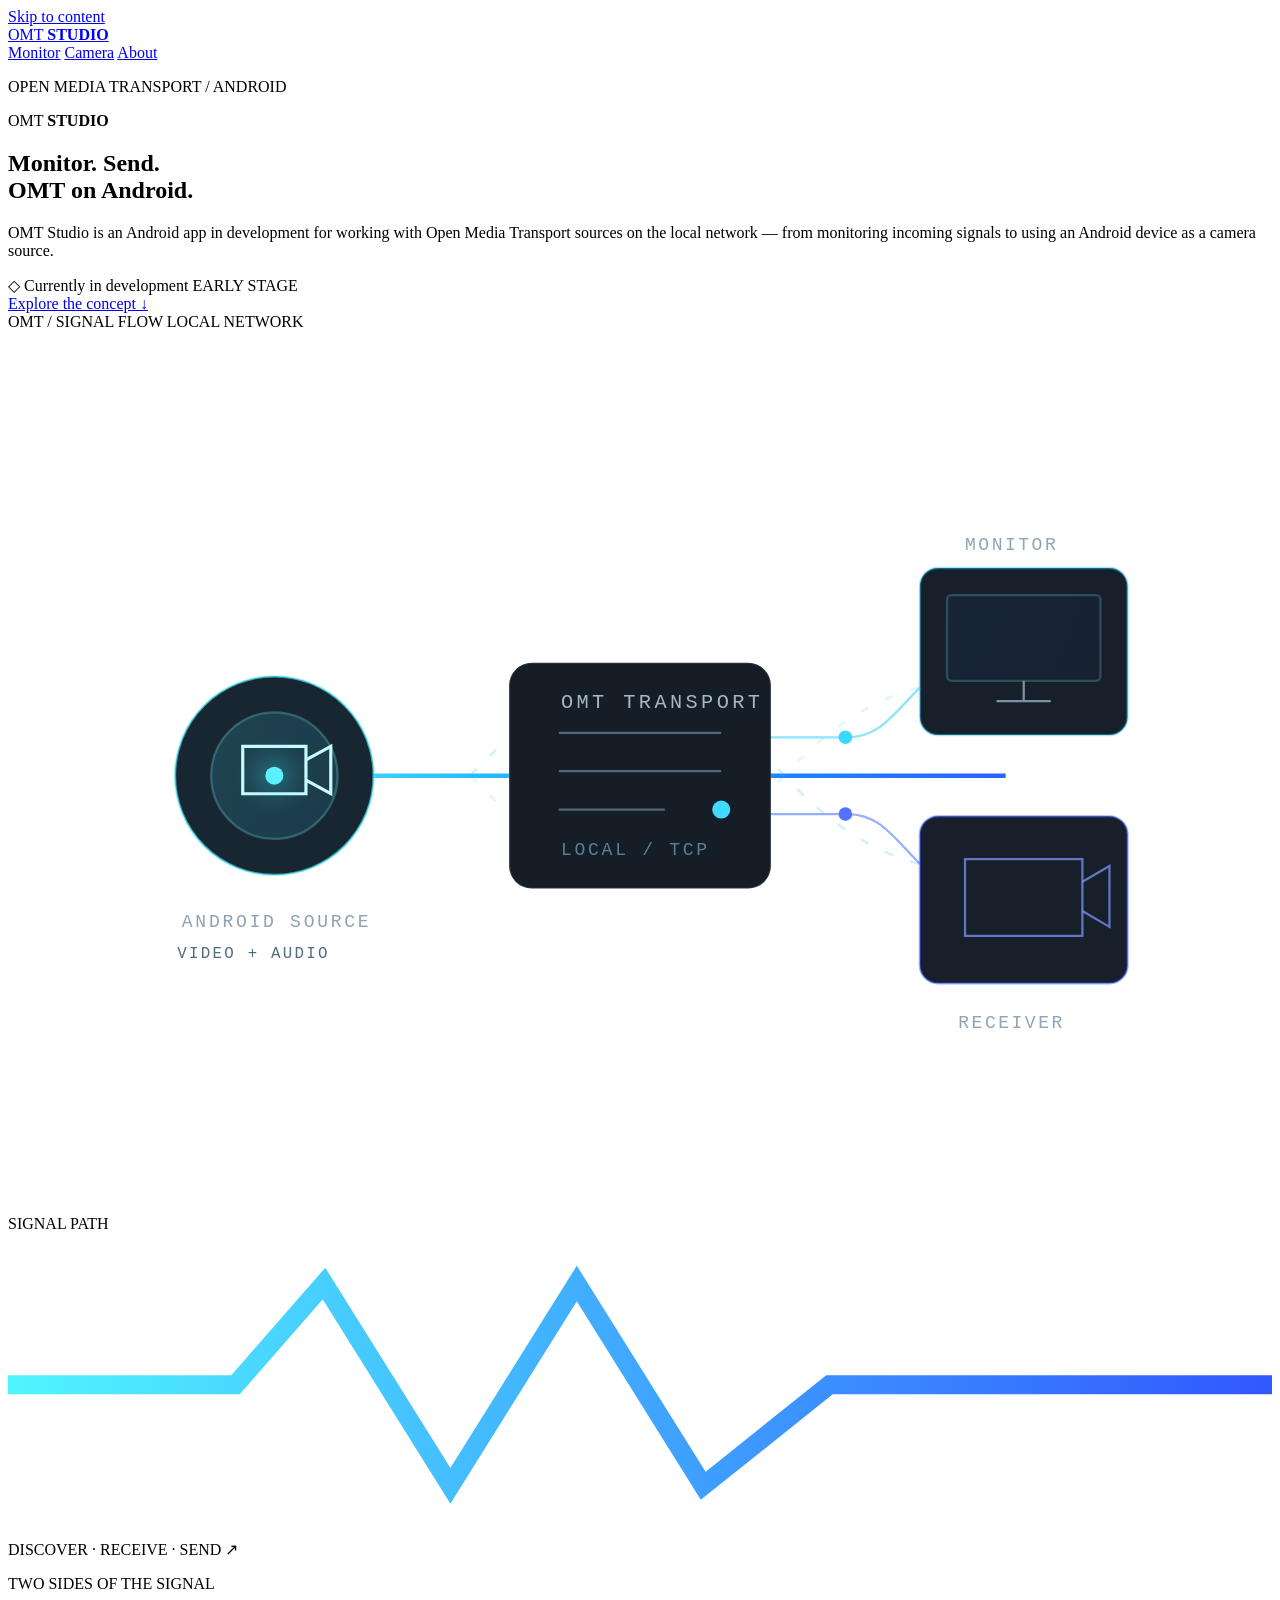
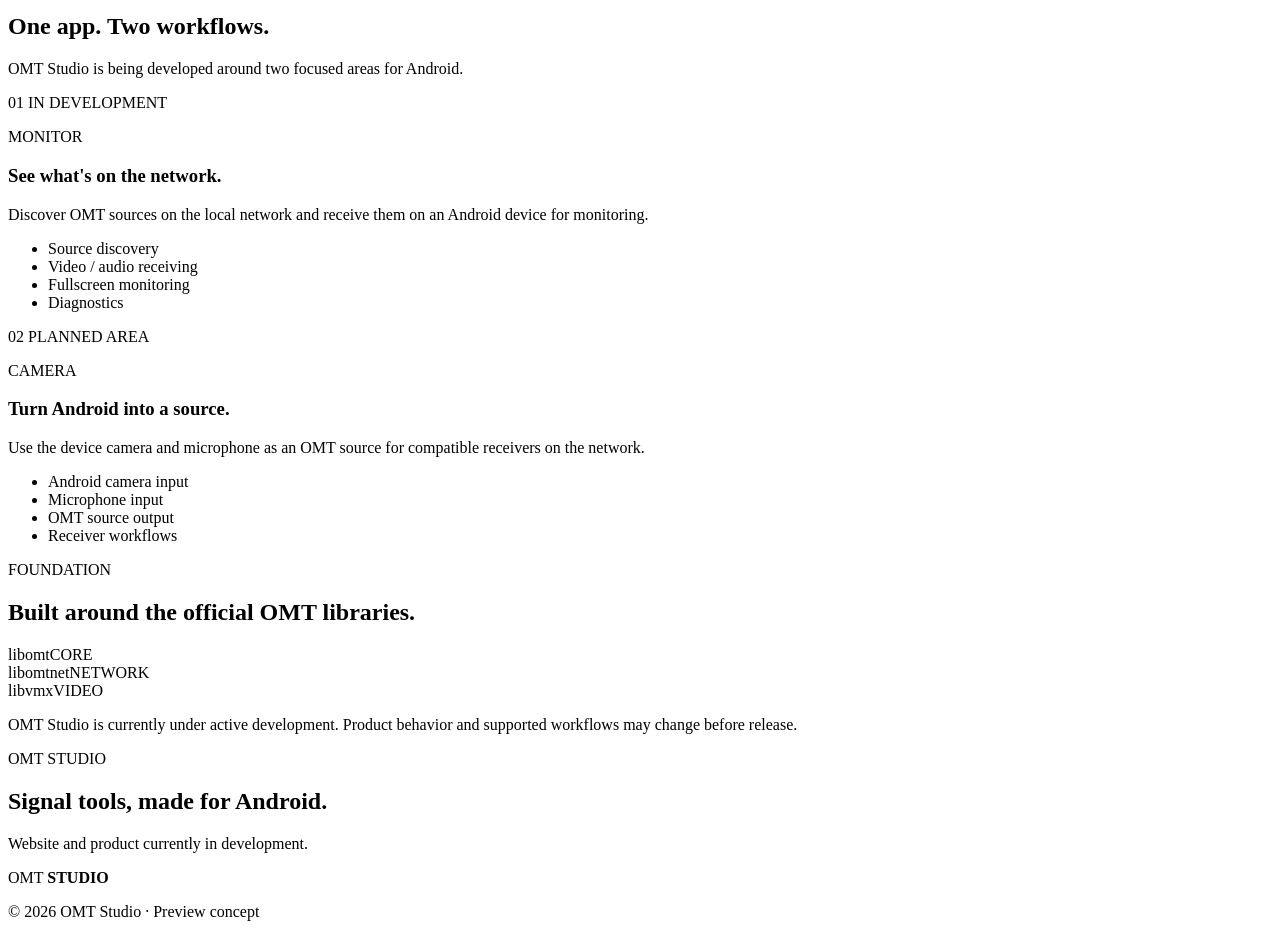
==== index.html @ 68aa2a47 "feat: add initial OMT Studio website" ====
<!doctype html>
<html lang="en">
<head>
  <meta charset="utf-8">
  <meta name="viewport" content="width=device-width, initial-scale=1">
  <meta name="description" content="OMT Studio is an Android app in development for monitoring and sending Open Media Transport video and audio.">
  <meta name="theme-color" content="#10151d">
  <title>OMT Studio — Open Media Transport tools for Android</title>
  <link rel="stylesheet" href="styles.css">
</head>
<body>
<a class="skip-link" href="#main">Skip to content</a>

<header class="site-header">
  <div class="container header-inner">
    <a class="brand" href="index.html" aria-label="OMT Studio home">
      <span class="brand-mark" aria-hidden="true">
        <span></span><span></span><span></span>
      </span>
      <span class="brand-wordmark">OMT <b>STUDIO</b></span>
    </a>
    <nav aria-label="Main navigation">
      <a href="#monitor">Monitor</a>
      <a href="#camera">Camera</a>
      <a href="#about">About</a>
    </nav>
  </div>
</header>

<main id="main">
  <section class="hero">
    <div class="container hero-grid">
      <div class="hero-copy">
        <p class="eyebrow"><span class="status-dot"></span> OPEN MEDIA TRANSPORT / ANDROID</p>
        <div class="hero-wordmark" aria-label="OMT Studio">
          <span class="hero-mark" aria-hidden="true"><i></i><i></i><i></i></span>
          <span>OMT <b>STUDIO</b></span>
        </div>

        <h1>Monitor. Send.<br><span>OMT on Android.</span></h1>

        <p class="hero-description">
          OMT Studio is an Android app in development for working with Open Media Transport
          sources on the local network — from monitoring incoming signals to using an Android
          device as a camera source.
        </p>

        <div class="release-status">
          <span class="release-icon" aria-hidden="true">◇</span>
          <span>Currently in development</span>
          <span class="soon-label">EARLY STAGE</span>
        </div>

        <a class="text-link hero-link" href="#modules">Explore the concept <span aria-hidden="true">↓</span></a>
      </div>

      <div class="technical-art" role="img" aria-label="Technical illustration showing an OMT source routed through a network to monitoring and receiver endpoints">
        <div class="art-heading">
          <span>OMT / SIGNAL FLOW</span>
          <span class="art-live"><i></i> LOCAL NETWORK</span>
        </div>

        <svg class="network-art" viewBox="0 0 560 390" fill="none" aria-hidden="true">
          <defs>
            <linearGradient id="omtGradient" x1="86" y1="204" x2="474" y2="198" gradientUnits="userSpaceOnUse">
              <stop stop-color="#4ff6ff"/>
              <stop offset=".48" stop-color="#149cff"/>
              <stop offset="1" stop-color="#3157ff"/>
            </linearGradient>
            <linearGradient id="softFill" x1="96" y1="123" x2="454" y2="283" gradientUnits="userSpaceOnUse">
              <stop stop-color="#4ff6ff" stop-opacity=".15"/>
              <stop offset=".55" stop-color="#149cff" stop-opacity=".08"/>
              <stop offset="1" stop-color="#3157ff" stop-opacity=".02"/>
            </linearGradient>
            <pattern id="grid" width="28" height="28" patternUnits="userSpaceOnUse">
              <path d="M28 0H0V28" stroke="#ffffff" stroke-opacity=".035"/>
            </pattern>
            <filter id="glow" x="-70%" y="-70%" width="240%" height="240%">
              <feGaussianBlur stdDeviation="5"/>
            </filter>
          </defs>

          <rect width="560" height="390" fill="url(#grid)"/>
          <path d="M118 197H442" stroke="url(#omtGradient)" stroke-width="2"/>
          <path d="M205 197C245 151 302 151 344 197C383 240 418 240 442 240" stroke="#28baff" stroke-opacity=".24" stroke-dasharray="4 8"/>
          <path d="M205 197C245 243 302 243 344 197C383 154 418 154 442 154" stroke="#28baff" stroke-opacity=".14" stroke-dasharray="4 8"/>

          <circle cx="118" cy="197" r="44" fill="#182632" stroke="#50efff" stroke-opacity=".62"/>
          <circle cx="118" cy="197" r="28" fill="url(#softFill)" stroke="#73f7ff" stroke-opacity=".26"/>
          <path d="M104 184h28v21h-28z" stroke="#c8fbff" stroke-width="1.4"/>
          <path d="m132 190 11-6v21l-11-6" stroke="#c8fbff" stroke-width="1.4"/>
          <circle cx="118" cy="197" r="4" fill="#66f5ff"/>
          <circle cx="118" cy="197" r="9" fill="#37dff0" opacity=".25" filter="url(#glow)"/>

          <rect x="222" y="147" width="116" height="100" rx="10" fill="#151d27" stroke="#ffffff" stroke-opacity=".09"/>
          <path d="M244 178h72M244 195h72M244 212h47" stroke="#6f8497" stroke-opacity=".7"/>
          <circle cx="316" cy="212" r="4" fill="#41d9ff"/>
          <text x="245" y="167" fill="#a7b6c3" font-family="monospace" font-size="9" letter-spacing="1.5">OMT TRANSPORT</text>
          <text x="245" y="232" fill="#568298" font-family="monospace" font-size="8" letter-spacing="1.2">LOCAL / TCP</text>

          <rect x="404" y="105" width="92" height="74" rx="8" fill="#161f2a" stroke="#2dc6ff" stroke-opacity=".42"/>
          <rect x="416" y="117" width="68" height="38" rx="2" fill="url(#softFill)" stroke="#6edfff" stroke-opacity=".24"/>
          <path d="M438 164h24" stroke="#7f92a3"/>
          <path d="M450 155v9" stroke="#7f92a3"/>
          <text x="424" y="97" fill="#91a5b6" font-family="monospace" font-size="8" letter-spacing="1.1">MONITOR</text>

          <rect x="404" y="215" width="92" height="74" rx="8" fill="#161f2a" stroke="#3157ff" stroke-opacity=".48"/>
          <path d="M424 234h52v34h-52z" stroke="#8298ff" stroke-opacity=".72"/>
          <path d="m476 244 12-7v27l-12-7" stroke="#8298ff" stroke-opacity=".72"/>
          <text x="421" y="309" fill="#91a5b6" font-family="monospace" font-size="8" letter-spacing="1.1">RECEIVER</text>

          <path d="M338 180h34c14 0 20-10 32-22" stroke="#28caff" stroke-opacity=".52"/>
          <path d="M338 214h34c14 0 20 10 32 22" stroke="#3464ff" stroke-opacity=".52"/>
          <circle cx="371" cy="180" r="3" fill="#3ad8ff"/>
          <circle cx="371" cy="214" r="3" fill="#5272ff"/>

          <text x="77" y="264" fill="#8ea2b2" font-family="monospace" font-size="8" letter-spacing="1.2">ANDROID SOURCE</text>
          <text x="75" y="278" fill="#4e6d7d" font-family="monospace" font-size="7" letter-spacing="1">VIDEO + AUDIO</text>
        </svg>

        <div class="signal-strip">
          <span>SIGNAL PATH</span>
          <div class="signal-bars"><i></i><i></i><i></i><i></i><i></i><i></i><i></i><i></i></div>
          <svg viewBox="0 0 100 24" fill="none" aria-hidden="true">
            <path d="M0 12h18l7-8 10 16 10-16 10 16 10-8h35" stroke="url(#lineGradient)" stroke-width="1.5"/>
            <defs><linearGradient id="lineGradient"><stop stop-color="#4ff6ff"/><stop offset="1" stop-color="#3157ff"/></linearGradient></defs>
          </svg>
        </div>

        <div class="art-caption">
          <span>DISCOVER · RECEIVE · SEND</span>
          <span>↗</span>
        </div>
      </div>
    </div>
  </section>

  <section class="modules-section section" id="modules">
    <div class="container">
      <div class="section-heading">
        <div>
          <p class="eyebrow">TWO SIDES OF THE SIGNAL</p>
          <h2>One app. Two workflows.</h2>
        </div>
        <p>OMT Studio is being developed around two focused areas for Android.</p>
      </div>

      <div class="module-grid">
        <article class="module-card" id="monitor">
          <div class="module-top">
            <span class="module-number">01</span>
            <span class="module-state">IN DEVELOPMENT</span>
          </div>
          <div class="module-icon monitor-icon" aria-hidden="true">
            <span></span>
          </div>
          <p class="eyebrow card-kicker">MONITOR</p>
          <h3>See what's on the network.</h3>
          <p class="card-description">
            Discover OMT sources on the local network and receive them on an Android device for monitoring.
          </p>
          <ul class="feature-list">
            <li>Source discovery</li>
            <li>Video / audio receiving</li>
            <li>Fullscreen monitoring</li>
            <li>Diagnostics</li>
          </ul>
        </article>

        <article class="module-card module-card-dark" id="camera">
          <div class="module-top">
            <span class="module-number">02</span>
            <span class="module-state">PLANNED AREA</span>
          </div>
          <div class="module-icon camera-icon" aria-hidden="true">
            <span></span>
          </div>
          <p class="eyebrow card-kicker">CAMERA</p>
          <h3>Turn Android into a source.</h3>
          <p class="card-description">
            Use the device camera and microphone as an OMT source for compatible receivers on the network.
          </p>
          <ul class="feature-list">
            <li>Android camera input</li>
            <li>Microphone input</li>
            <li>OMT source output</li>
            <li>Receiver workflows</li>
          </ul>
        </article>
      </div>
    </div>
  </section>

  <section class="foundation-section section" id="about">
    <div class="container foundation-grid">
      <div>
        <p class="eyebrow">FOUNDATION</p>
        <h2>Built around the official OMT libraries.</h2>
      </div>
      <div class="library-panel">
        <div class="library-row"><span>libomt</span><span>CORE</span></div>
        <div class="library-row"><span>libomtnet</span><span>NETWORK</span></div>
        <div class="library-row"><span>libvmx</span><span>VIDEO</span></div>
        <p>OMT Studio is currently under active development. Product behavior and supported workflows may change before release.</p>
      </div>
    </div>
  </section>

  <section class="closing-section">
    <div class="container closing-inner">
      <div>
        <p class="eyebrow">OMT STUDIO</p>
        <h2>Signal tools, made for Android.</h2>
        <p>Website and product currently in development.</p>
      </div>
      <div class="closing-signal" aria-hidden="true"><span></span><span></span><span></span></div>
    </div>
  </section>
</main>

<footer class="site-footer">
  <div class="container footer-inner">
    <div class="brand footer-brand">
      <span class="brand-mark" aria-hidden="true"><span></span><span></span><span></span></span>
      <span class="brand-wordmark">OMT <b>STUDIO</b></span>
    </div>
    <p>© 2026 OMT Studio · Preview concept</p>
  </div>
</footer>

<script src="site.js" defer></script>
</body>
</html>
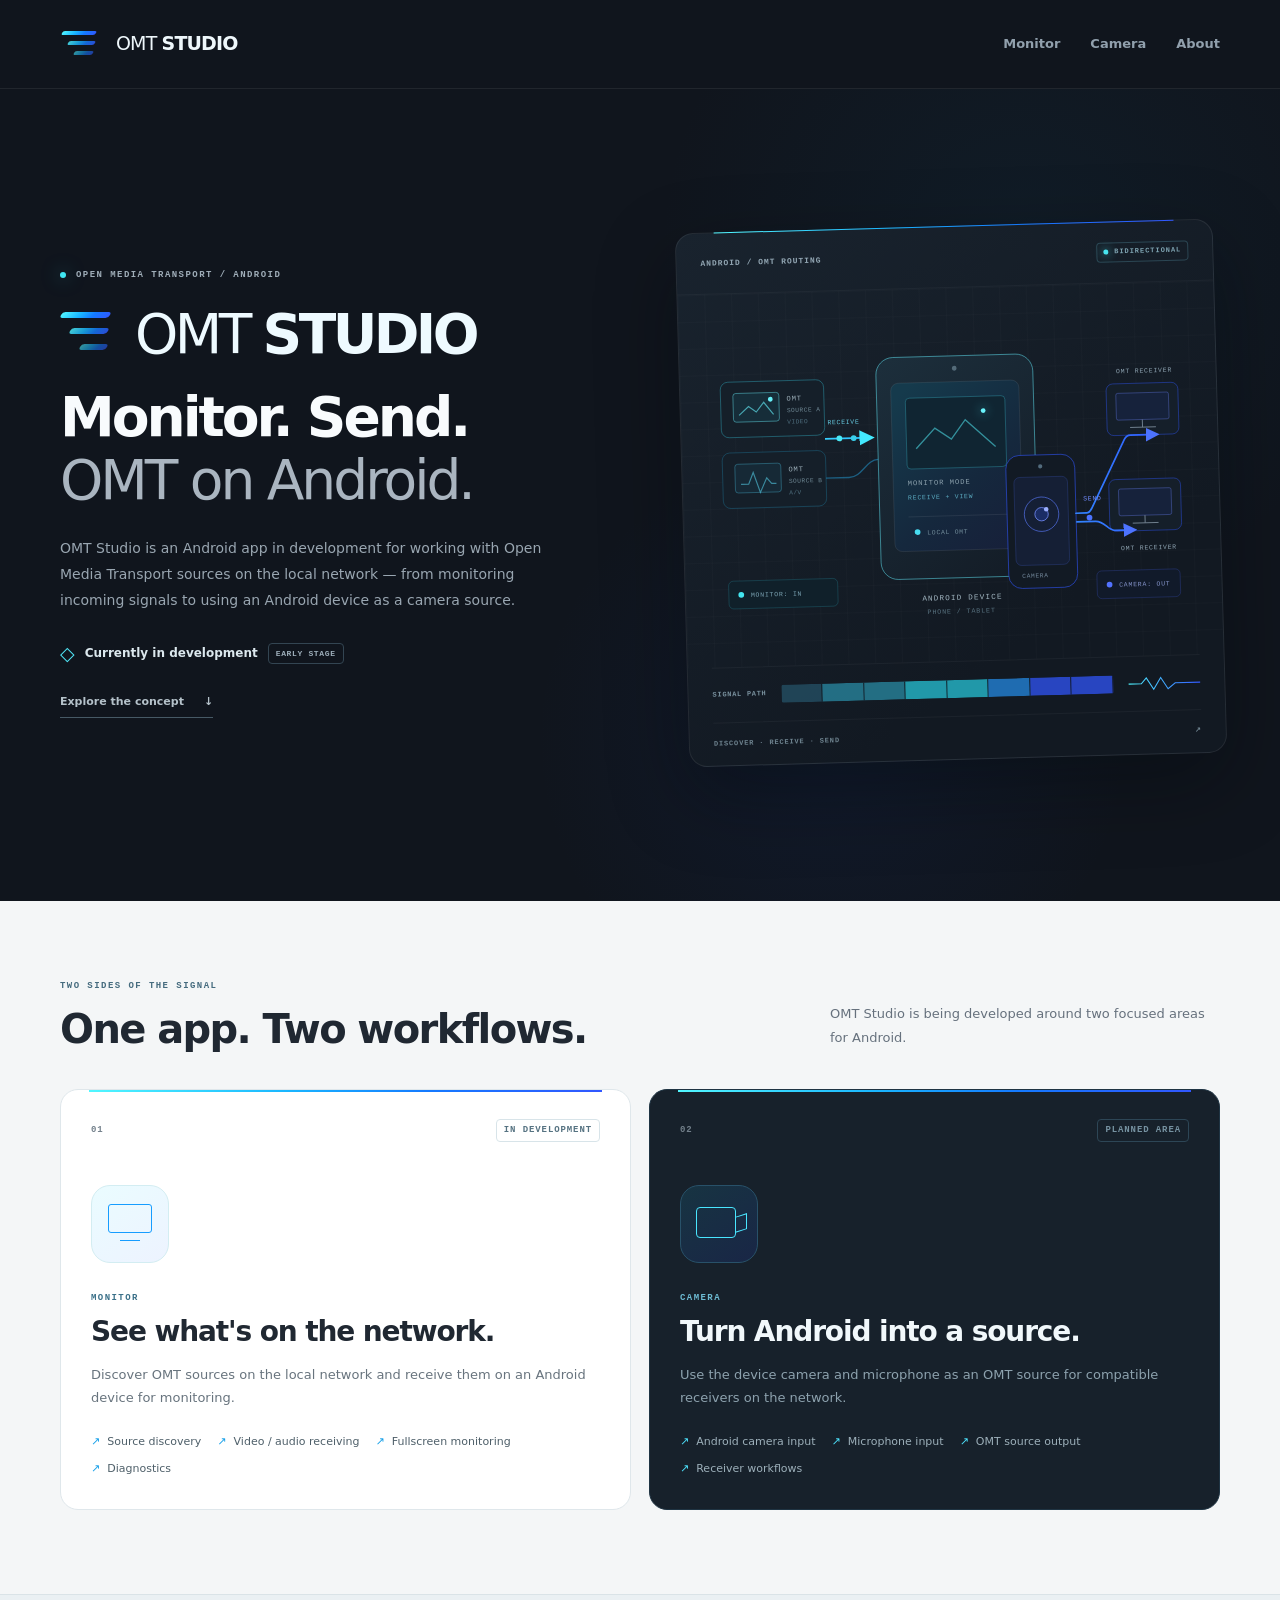
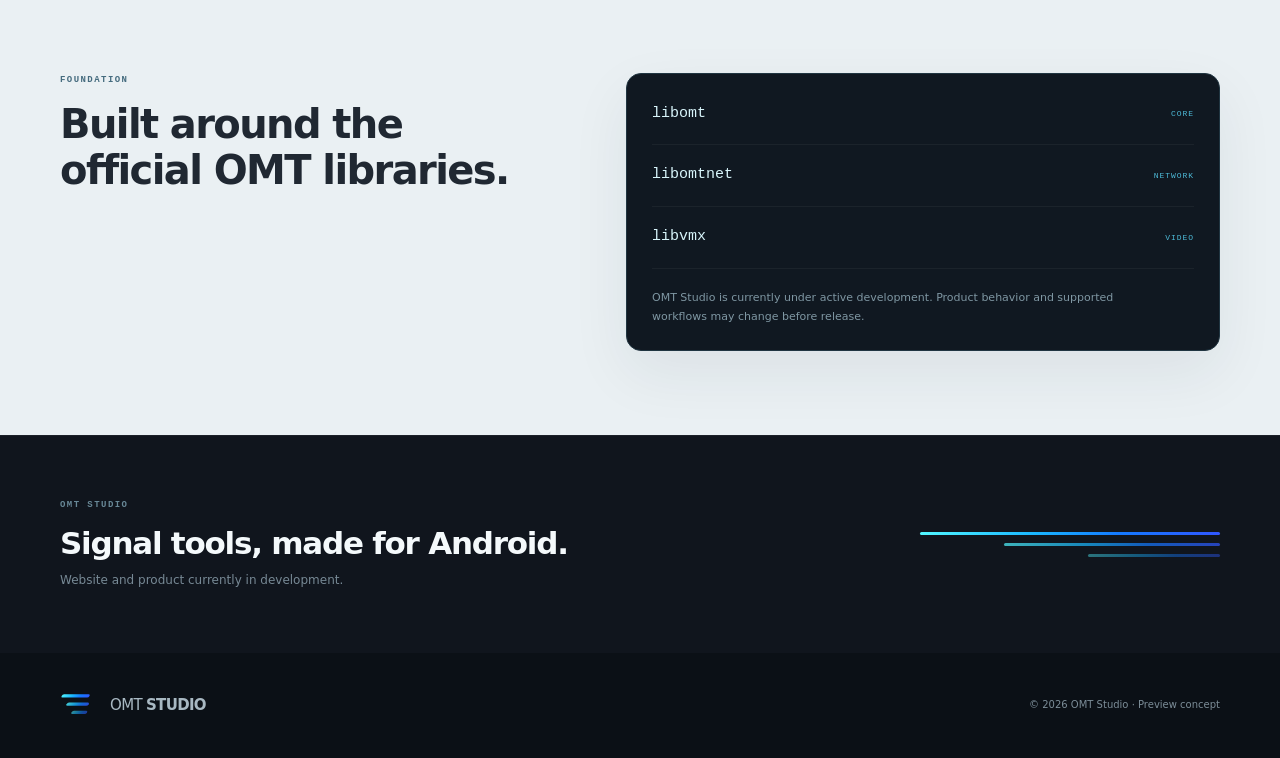
==== commit c93980bf: "refine OMT routing hero graphic" ====
--- a/index.html
+++ b/index.html
@@ -56,66 +56,122 @@
 
       <div class="technical-art" role="img" aria-label="Technical illustration showing an OMT source routed through a network to monitoring and receiver endpoints">
         <div class="art-heading">
-          <span>OMT / SIGNAL FLOW</span>
-          <span class="art-live"><i></i> LOCAL NETWORK</span>
+          <span>ANDROID / OMT ROUTING</span>
+          <span class="art-live"><i></i> BIDIRECTIONAL</span>
         </div>
 
         <svg class="network-art" viewBox="0 0 560 390" fill="none" aria-hidden="true">
           <defs>
-            <linearGradient id="omtGradient" x1="86" y1="204" x2="474" y2="198" gradientUnits="userSpaceOnUse">
+            <linearGradient id="omtGradient" x1="54" y1="154" x2="506" y2="154" gradientUnits="userSpaceOnUse">
               <stop stop-color="#4ff6ff"/>
-              <stop offset=".48" stop-color="#149cff"/>
+              <stop offset=".5" stop-color="#149cff"/>
               <stop offset="1" stop-color="#3157ff"/>
             </linearGradient>
-            <linearGradient id="softFill" x1="96" y1="123" x2="454" y2="283" gradientUnits="userSpaceOnUse">
-              <stop stop-color="#4ff6ff" stop-opacity=".15"/>
-              <stop offset=".55" stop-color="#149cff" stop-opacity=".08"/>
-              <stop offset="1" stop-color="#3157ff" stop-opacity=".02"/>
+            <linearGradient id="sendGradient" x1="219" y1="252" x2="505" y2="252" gradientUnits="userSpaceOnUse">
+              <stop stop-color="#35dfff"/>
+              <stop offset="1" stop-color="#3157ff"/>
+            </linearGradient>
+            <linearGradient id="deviceFill" x1="208" y1="82" x2="378" y2="302" gradientUnits="userSpaceOnUse">
+              <stop stop-color="#1c2e3b"/>
+              <stop offset="1" stop-color="#131b25"/>
+            </linearGradient>
+            <linearGradient id="screenFill" x1="226" y1="112" x2="358" y2="258" gradientUnits="userSpaceOnUse">
+              <stop stop-color="#153a4c"/>
+              <stop offset=".6" stop-color="#15283d"/>
+              <stop offset="1" stop-color="#17203a"/>
             </linearGradient>
             <pattern id="grid" width="28" height="28" patternUnits="userSpaceOnUse">
               <path d="M28 0H0V28" stroke="#ffffff" stroke-opacity=".035"/>
             </pattern>
-            <filter id="glow" x="-70%" y="-70%" width="240%" height="240%">
+            <filter id="glow" x="-100%" y="-100%" width="300%" height="300%">
               <feGaussianBlur stdDeviation="5"/>
             </filter>
+            <marker id="arrowCyan" markerWidth="8" markerHeight="8" refX="6" refY="4" orient="auto" markerUnits="strokeWidth">
+              <path d="M0 0L8 4L0 8Z" fill="#43eaff"/>
+            </marker>
+            <marker id="arrowBlue" markerWidth="8" markerHeight="8" refX="6" refY="4" orient="auto" markerUnits="strokeWidth">
+              <path d="M0 0L8 4L0 8Z" fill="#4d73ff"/>
+            </marker>
           </defs>
 
           <rect width="560" height="390" fill="url(#grid)"/>
-          <path d="M118 197H442" stroke="url(#omtGradient)" stroke-width="2"/>
-          <path d="M205 197C245 151 302 151 344 197C383 240 418 240 442 240" stroke="#28baff" stroke-opacity=".24" stroke-dasharray="4 8"/>
-          <path d="M205 197C245 243 302 243 344 197C383 154 418 154 442 154" stroke="#28baff" stroke-opacity=".14" stroke-dasharray="4 8"/>
-
-          <circle cx="118" cy="197" r="44" fill="#182632" stroke="#50efff" stroke-opacity=".62"/>
-          <circle cx="118" cy="197" r="28" fill="url(#softFill)" stroke="#73f7ff" stroke-opacity=".26"/>
-          <path d="M104 184h28v21h-28z" stroke="#c8fbff" stroke-width="1.4"/>
-          <path d="m132 190 11-6v21l-11-6" stroke="#c8fbff" stroke-width="1.4"/>
-          <circle cx="118" cy="197" r="4" fill="#66f5ff"/>
-          <circle cx="118" cy="197" r="9" fill="#37dff0" opacity=".25" filter="url(#glow)"/>
-
-          <rect x="222" y="147" width="116" height="100" rx="10" fill="#151d27" stroke="#ffffff" stroke-opacity=".09"/>
-          <path d="M244 178h72M244 195h72M244 212h47" stroke="#6f8497" stroke-opacity=".7"/>
-          <circle cx="316" cy="212" r="4" fill="#41d9ff"/>
-          <text x="245" y="167" fill="#a7b6c3" font-family="monospace" font-size="9" letter-spacing="1.5">OMT TRANSPORT</text>
-          <text x="245" y="232" fill="#568298" font-family="monospace" font-size="8" letter-spacing="1.2">LOCAL / TCP</text>
-
-          <rect x="404" y="105" width="92" height="74" rx="8" fill="#161f2a" stroke="#2dc6ff" stroke-opacity=".42"/>
-          <rect x="416" y="117" width="68" height="38" rx="2" fill="url(#softFill)" stroke="#6edfff" stroke-opacity=".24"/>
-          <path d="M438 164h24" stroke="#7f92a3"/>
-          <path d="M450 155v9" stroke="#7f92a3"/>
-          <text x="424" y="97" fill="#91a5b6" font-family="monospace" font-size="8" letter-spacing="1.1">MONITOR</text>
-
-          <rect x="404" y="215" width="92" height="74" rx="8" fill="#161f2a" stroke="#3157ff" stroke-opacity=".48"/>
-          <path d="M424 234h52v34h-52z" stroke="#8298ff" stroke-opacity=".72"/>
-          <path d="m476 244 12-7v27l-12-7" stroke="#8298ff" stroke-opacity=".72"/>
-          <text x="421" y="309" fill="#91a5b6" font-family="monospace" font-size="8" letter-spacing="1.1">RECEIVER</text>
-
-          <path d="M338 180h34c14 0 20-10 32-22" stroke="#28caff" stroke-opacity=".52"/>
-          <path d="M338 214h34c14 0 20 10 32 22" stroke="#3464ff" stroke-opacity=".52"/>
-          <circle cx="371" cy="180" r="3" fill="#3ad8ff"/>
-          <circle cx="371" cy="214" r="3" fill="#5272ff"/>
-
-          <text x="77" y="264" fill="#8ea2b2" font-family="monospace" font-size="8" letter-spacing="1.2">ANDROID SOURCE</text>
-          <text x="75" y="278" fill="#4e6d7d" font-family="monospace" font-size="7" letter-spacing="1">VIDEO + AUDIO</text>
+
+          <g>
+            <rect x="42" y="92" width="108" height="58" rx="8" fill="#151f29" stroke="#3bd8ef" stroke-opacity=".34"/>
+            <rect x="55" y="104" width="48" height="30" rx="3" fill="#162d39" stroke="#67eaf5" stroke-opacity=".45"/>
+            <path d="M61 127l10-9 8 6 8-10 10 13" stroke="#62e7f2" stroke-opacity=".65" stroke-width="1.2"/>
+            <circle cx="94" cy="111" r="2.5" fill="#67eff8"/>
+            <text x="111" y="113" fill="#9db0ba" font-family="monospace" font-size="7.5" letter-spacing=".8">OMT</text>
+            <text x="111" y="125" fill="#6e8793" font-family="monospace" font-size="6.5" letter-spacing=".5">SOURCE A</text>
+            <text x="111" y="137" fill="#4e6d7d" font-family="monospace" font-size="6.5" letter-spacing=".5">VIDEO</text>
+
+            <rect x="42" y="166" width="108" height="58" rx="8" fill="#151f29" stroke="#249bc9" stroke-opacity=".30"/>
+            <rect x="55" y="178" width="48" height="30" rx="3" fill="#162936" stroke="#4fc7e6" stroke-opacity=".35"/>
+            <path d="M61 199h8l5-12 7 21 7-15 5 6h5" stroke="#55cfe9" stroke-opacity=".58" stroke-width="1.2"/>
+            <text x="111" y="187" fill="#9db0ba" font-family="monospace" font-size="7.5" letter-spacing=".8">OMT</text>
+            <text x="111" y="199" fill="#6e8793" font-family="monospace" font-size="6.5" letter-spacing=".5">SOURCE B</text>
+            <text x="111" y="211" fill="#4e6d7d" font-family="monospace" font-size="6.5" letter-spacing=".5">A/V</text>
+          </g>
+
+          <g>
+            <rect x="205" y="71" width="164" height="232" rx="18" fill="url(#deviceFill)" stroke="#63e9fa" stroke-opacity=".52"/>
+            <circle cx="287" cy="84" r="2.5" fill="#546b79"/>
+            <rect x="220" y="98" width="134" height="176" rx="8" fill="url(#screenFill)" stroke="#ffffff" stroke-opacity=".08"/>
+
+            <rect x="235" y="114" width="104" height="74" rx="4" fill="#102532" stroke="#43def1" stroke-opacity=".28"/>
+            <path d="M245 167l20-21 17 12 15-20 31 29" stroke="#51e7f3" stroke-opacity=".55" stroke-width="1.4"/>
+            <circle cx="316" cy="129" r="5" fill="#45e6f3" opacity=".18" filter="url(#glow)"/>
+            <circle cx="316" cy="129" r="2.5" fill="#69f3fb"/>
+            <text x="235" y="205" fill="#8ca1ad" font-family="monospace" font-size="7.5" letter-spacing="1">MONITOR MODE</text>
+            <text x="235" y="220" fill="#5aa9bf" font-family="monospace" font-size="6.8" letter-spacing=".8">RECEIVE + VIEW</text>
+            <path d="M235 238h104" stroke="#ffffff" stroke-opacity=".08"/>
+            <circle cx="244" cy="254" r="3" fill="#47dcf0"/>
+            <text x="254" y="257" fill="#6f8997" font-family="monospace" font-size="6.8" letter-spacing=".7">LOCAL OMT</text>
+
+            <rect x="338" y="177" width="72" height="139" rx="14" fill="#121a24" stroke="#3157ff" stroke-opacity=".6"/>
+            <circle cx="374" cy="189" r="2.2" fill="#526b7d"/>
+            <rect x="346" y="200" width="56" height="92" rx="6" fill="#151f35" stroke="#4b6df0" stroke-opacity=".22"/>
+            <circle cx="374" cy="239" r="18" stroke="#5c7cff" stroke-opacity=".65"/>
+            <circle cx="374" cy="239" r="7" fill="#3157ff" fill-opacity=".24" stroke="#7890ff" stroke-opacity=".8"/>
+            <circle cx="379" cy="234" r="2.4" fill="#9bafff"/>
+            <text x="352" y="305" fill="#73889b" font-family="monospace" font-size="6.5" letter-spacing=".7">CAMERA</text>
+
+            <text x="247" y="326" fill="#a3b7c2" font-family="monospace" font-size="8" letter-spacing="1.2">ANDROID DEVICE</text>
+            <text x="252" y="340" fill="#57717f" font-family="monospace" font-size="7" letter-spacing=".9">PHONE / TABLET</text>
+          </g>
+
+          <path d="M150 154H198" stroke="url(#omtGradient)" stroke-width="2" marker-end="url(#arrowCyan)"/>
+          <path d="M150 195H174c14 0 18-18 31-18" stroke="#28baff" stroke-opacity=".42" stroke-width="1.4"/>
+          <circle cx="165" cy="154" r="3" fill="#49e9f5"/>
+          <circle cx="180" cy="154" r="3" fill="#39cfea"/>
+          <text x="153" y="139" fill="#66c9df" font-family="monospace" font-size="6.8" letter-spacing=".7">RECEIVE</text>
+
+          <g>
+            <rect x="445" y="105" width="75" height="54" rx="7" fill="#151f2a" stroke="#3157ff" stroke-opacity=".44"/>
+            <rect x="455" y="115" width="55" height="28" rx="2" fill="#16223b" stroke="#6d85ff" stroke-opacity=".35"/>
+            <path d="M469 151h27" stroke="#728391"/>
+            <path d="M482 143v8" stroke="#728391"/>
+            <text x="456" y="94" fill="#8da2b0" font-family="monospace" font-size="6.8" letter-spacing=".8">OMT RECEIVER</text>
+
+            <rect x="445" y="205" width="75" height="54" rx="7" fill="#151f2a" stroke="#3157ff" stroke-opacity=".44"/>
+            <rect x="455" y="215" width="55" height="28" rx="2" fill="#16223b" stroke="#6d85ff" stroke-opacity=".35"/>
+            <path d="M469 251h27" stroke="#728391"/>
+            <path d="M482 243v8" stroke="#728391"/>
+            <text x="456" y="279" fill="#8da2b0" font-family="monospace" font-size="6.8" letter-spacing=".8">OMT RECEIVER</text>
+          </g>
+
+          <path d="M410 239H421 Q424 239 426.5 234.5 L462.5 163.5 Q465 159 469 159 H496" stroke="url(#sendGradient)" stroke-width="1.8" stroke-linecap="round" marker-end="url(#arrowBlue)"/>
+          <path d="M410 248H430c10 0 13 10 20 10h20" stroke="url(#sendGradient)" stroke-width="1.8" marker-end="url(#arrowBlue)"/>
+          <circle cx="424" cy="244" r="3" fill="#4c73ff"/>
+          <text x="418" y="226" fill="#718bff" font-family="monospace" font-size="6.8" letter-spacing=".7">SEND</text>
+
+          <rect x="45" y="300" width="114" height="29" rx="5" fill="#10202a" stroke="#34d7eb" stroke-opacity=".18"/>
+          <circle cx="58" cy="314.5" r="3" fill="#43e5f0"/>
+          <text x="68" y="317" fill="#7ca4b4" font-family="monospace" font-size="6.8" letter-spacing=".8">MONITOR: IN</text>
+
+          <rect x="430" y="300" width="87" height="29" rx="5" fill="#111a2a" stroke="#4b69ff" stroke-opacity=".22"/>
+          <circle cx="443" cy="314.5" r="3" fill="#5272ff"/>
+          <text x="453" y="317" fill="#8392c8" font-family="monospace" font-size="6.8" letter-spacing=".8">CAMERA: OUT</text>
         </svg>
 
         <div class="signal-strip">
--- a/styles.css
+++ b/styles.css
@@ -0,0 +1,340 @@
+/* OMT Studio website concept — dependency free */
+:root {
+  color-scheme: light;
+  --ink: #202832;
+  --muted: #66717d;
+  --paper: #f4f6f7;
+  --line: #dce3e7;
+  --dark: #10151d;
+  --dark-2: #151c26;
+  --cyan: #4ff6ff;
+  --blue: #169dff;
+  --deep-blue: #3157ff;
+  --gradient: linear-gradient(115deg,#52f7ff 0%,#1ab7ff 38%,#147aff 66%,#3157ff 100%);
+}
+
+* { box-sizing: border-box; }
+html { min-height: 100%; background: var(--dark); scroll-behavior: smooth; }
+body {
+  margin: 0;
+  min-height: 100vh;
+  background: var(--paper);
+  color: var(--ink);
+  font-family: Inter, ui-sans-serif, system-ui, -apple-system, BlinkMacSystemFont, "Segoe UI", sans-serif;
+  font-size: 16px;
+  line-height: 1.65;
+  -webkit-font-smoothing: antialiased;
+}
+a { color: inherit; text-underline-offset: 4px; }
+h1,h2,h3,p { margin: 0; }
+h1,h2,h3 { line-height: 1.14; letter-spacing: -.04em; }
+.container { width: min(1160px, calc(100% - 64px)); margin-inline: auto; }
+
+.skip-link {
+  position:absolute; left:20px; top:-100px; z-index:20;
+  background:#fff; color:#111; padding:12px 20px;
+}
+.skip-link:focus { top:12px; }
+
+.site-header {
+  background: var(--dark);
+  color: #f7fbff;
+  border-bottom: 1px solid #ffffff12;
+}
+.header-inner {
+  min-height: 88px;
+  display:flex; align-items:center; justify-content:space-between; gap:24px;
+}
+.brand { display:inline-flex; align-items:center; gap:13px; text-decoration:none; }
+.brand-mark { width:43px; height:34px; position:relative; display:block; }
+.brand-mark > span {
+  position:absolute; display:block; height:4px; border-radius:999px;
+  background:var(--gradient); transform:skewX(-28deg);
+}
+.brand-mark > span:nth-child(1) { width:34px; top:4px; left:2px; }
+.brand-mark > span:nth-child(2) { width:27px; top:14px; left:8px; opacity:.82; }
+.brand-mark > span:nth-child(3) { width:19px; top:24px; left:14px; opacity:.58; }
+.brand-wordmark {
+  font-size:19px; letter-spacing:-.045em; font-weight:430;
+  color:#eef7fb;
+}
+.brand-wordmark b { font-weight:760; }
+
+nav { display:flex; gap:30px; }
+nav a {
+  text-decoration:none; color:#91a0ad; font-size:13px; font-weight:580;
+  transition:color .18s ease;
+}
+nav a:hover { color:#fff; }
+
+.hero {
+  background:
+    radial-gradient(circle at 80% 20%, #123c552e 0, transparent 30%),
+    radial-gradient(circle at 65% 80%, #193a8b22 0, transparent 28%),
+    var(--dark);
+  color:#f8fbfd;
+  padding:82px 0 86px;
+  overflow:hidden;
+}
+.hero-grid {
+  display:grid; grid-template-columns:minmax(0,1.03fr) minmax(0,1fr);
+  gap:68px; align-items:center;
+}
+.eyebrow {
+  font-family: ui-monospace, SFMono-Regular, Consolas, monospace;
+  font-size:9px; line-height:1.6; font-weight:650; letter-spacing:.16em;
+}
+.hero .eyebrow {
+  color:#9fadb8; display:flex; align-items:center; gap:10px; margin-bottom:25px;
+}
+.status-dot {
+  width:6px; height:6px; border-radius:50%; background:#40e7f3; display:inline-block;
+  box-shadow:0 0 18px #33dceb8f;
+}
+.hero-wordmark {
+  display:flex; align-items:center; gap:16px; color:#eefaff;
+  font-size:clamp(34px,4.3vw,58px); line-height:1; letter-spacing:-.065em;
+  margin-bottom:24px; font-weight:350;
+}
+.hero-wordmark b { font-weight:760; }
+.hero-mark { width:59px; height:54px; position:relative; display:block; flex:0 0 59px; }
+.hero-mark i {
+  position:absolute; height:6px; border-radius:999px; background:var(--gradient);
+  transform:skewX(-28deg);
+}
+.hero-mark i:nth-child(1) { width:49px; top:5px; left:1px; }
+.hero-mark i:nth-child(2) { width:38px; top:21px; left:10px; opacity:.82; }
+.hero-mark i:nth-child(3) { width:27px; top:37px; left:20px; opacity:.58; }
+
+.hero h1 {
+  font-size:clamp(38px,4.3vw,58px); font-weight:620; letter-spacing:-.055em;
+}
+.hero h1 span { color:#aab5c0; font-weight:380; }
+.hero-description {
+  margin-top:25px; max-width:500px; color:#99a6b1;
+  font-size:14px; line-height:1.85;
+}
+.release-status {
+  display:flex; flex-wrap:wrap; align-items:center; gap:10px;
+  margin-top:29px; color:#dce8ee; font-size:12px; font-weight:620;
+}
+.release-icon { color:#51eafb; font-size:19px; line-height:1; }
+.soon-label {
+  font:600 8px/1.4 ui-monospace,Consolas,monospace;
+  letter-spacing:.08em; color:#9daeba;
+  border:1px solid #334552; border-radius:4px; padding:4px 7px;
+}
+.text-link {
+  display:inline-flex; gap:20px; align-items:center; text-decoration:none;
+  border-bottom:1px solid #465965; padding-bottom:6px;
+  font-size:11px; font-weight:650;
+}
+.hero-link { margin-top:29px; color:#b5c2ca; }
+.hero-link:hover { border-bottom-color:#37c9ee; }
+
+.technical-art {
+  position:relative;
+  background:linear-gradient(145deg,#19232e,#121922 72%);
+  border:1px solid #ffffff13;
+  border-radius:18px;
+  box-shadow:0 28px 78px #02080e5c;
+  transform:rotate(-1.6deg);
+}
+.technical-art::before {
+  content:""; position:absolute; inset:-1px 38px auto; height:1px; background:var(--gradient);
+}
+.art-heading,.art-caption {
+  display:flex; align-items:center; justify-content:space-between;
+  font:600 8px/1.4 ui-monospace,Consolas,monospace;
+  letter-spacing:.12em; color:#93a7b4; padding:20px 24px;
+}
+.art-heading { border-bottom:1px solid #ffffff0a; }
+.art-live {
+  border:1px solid #2b4653; border-radius:4px; padding:4px 6px;
+  font-size:7px; color:#7fa4b2; display:flex; align-items:center; gap:6px;
+}
+.art-live i { width:5px; height:5px; border-radius:50%; background:#48e5ef; box-shadow:0 0 10px #48e5ef; }
+.network-art { width:100%; height:auto; display:block; }
+
+.signal-strip {
+  margin:0 24px; padding:15px 0; border-block:1px solid #ffffff0b;
+  display:flex; align-items:center; gap:15px;
+}
+.signal-strip > span {
+  font:600 7px/1.3 ui-monospace,Consolas,monospace;
+  letter-spacing:.1em; color:#79919e; white-space:nowrap;
+}
+.signal-bars {
+  display:flex; flex:1; height:18px; border-radius:2px; overflow:hidden; opacity:.72;
+}
+.signal-bars i { flex:1; background:#25546a; border-right:1px solid #10151d; }
+.signal-bars i:nth-child(2), .signal-bars i:nth-child(3) { background:#2a8fa9; }
+.signal-bars i:nth-child(4), .signal-bars i:nth-child(5) { background:#27cadd; }
+.signal-bars i:nth-child(6) { background:#258de9; }
+.signal-bars i:nth-child(7), .signal-bars i:nth-child(8) { background:#3157ff; }
+.signal-strip > svg { width:72px; height:24px; }
+.art-caption { padding-block:16px; font-size:7px; color:#6f8490; }
+
+.section { padding:78px 0 84px; }
+.section-heading {
+  display:flex; justify-content:space-between; align-items:flex-end; gap:34px; margin-bottom:36px;
+}
+.section-heading .eyebrow { color:#456b7e; margin-bottom:14px; }
+h2 { font-size:clamp(29px,3.2vw,40px); font-weight:570; }
+.section-heading > p {
+  max-width:390px; color:var(--muted); font-size:13px; line-height:1.8; padding-bottom:4px;
+}
+
+.module-grid { display:grid; grid-template-columns:repeat(2,minmax(0,1fr)); gap:18px; }
+.module-card {
+  min-height:410px; position:relative; overflow:hidden;
+  background:#fff; border:1px solid #dfe7eb; border-radius:18px;
+  padding:29px 30px 31px;
+}
+.module-card::before {
+  content:""; position:absolute; left:28px; right:28px; top:0; height:2px; background:var(--gradient);
+}
+.module-card-dark {
+  background:#17212b; color:#f1f8fb; border-color:#1f3443;
+}
+.module-top { display:flex; align-items:center; justify-content:space-between; }
+.module-number,.module-state {
+  font:600 9px/1.4 ui-monospace,Consolas,monospace; letter-spacing:.1em;
+}
+.module-number { color:#73808b; }
+.module-state {
+  color:#557281; border:1px solid #d8e4e9; padding:4px 7px; border-radius:4px;
+}
+.module-card-dark .module-state { border-color:#2d4656; color:#7692a1; }
+.module-icon {
+  width:78px; height:78px; margin:43px 0 28px; border-radius:19px; position:relative;
+  background:linear-gradient(145deg,#eafcff,#edf3ff);
+  border:1px solid #d3edf2;
+}
+.module-card-dark .module-icon {
+  background:linear-gradient(145deg,#173442,#192646);
+  border-color:#285169;
+}
+.monitor-icon span {
+  position:absolute; width:44px; height:29px; left:16px; top:18px;
+  border:1.5px solid #169dff; border-radius:3px;
+}
+.monitor-icon span::after {
+  content:""; position:absolute; width:20px; left:11px; bottom:-9px;
+  border-bottom:1.5px solid #169dff;
+}
+.camera-icon span {
+  position:absolute; width:40px; height:31px; left:15px; top:21px;
+  border:1.5px solid #49e6ff; border-radius:4px;
+}
+.camera-icon span::after {
+  content:""; position:absolute; right:-12px; top:7px;
+  width:10px; height:14px; border:1.5px solid #49e6ff; transform:skewY(-18deg);
+}
+.card-kicker { color:#3a7088; margin-bottom:11px; }
+.module-card-dark .card-kicker { color:#6dbbd3; }
+.module-card h3 { font-size:28px; font-weight:620; }
+.card-description {
+  max-width:500px; color:#68747e; margin-top:16px; font-size:13px; line-height:1.75;
+}
+.module-card-dark .card-description { color:#8da2ae; }
+.feature-list {
+  list-style:none; display:flex; flex-wrap:wrap; gap:8px 16px;
+  padding:0; margin:24px 0 0; color:#4e5f69; font-size:11px;
+}
+.feature-list li::before { content:"↗"; color:#159fe8; margin-right:7px; }
+.module-card-dark .feature-list { color:#9db0ba; }
+.module-card-dark .feature-list li::before { color:#4ee5ff; }
+
+.foundation-section { background:#eaf0f3; border-top:1px solid #dae3e7; }
+.foundation-grid { display:grid; grid-template-columns:minmax(0,.9fr) minmax(0,1.1fr); gap:80px; align-items:start; }
+.foundation-grid .eyebrow { color:#456b7e; margin-bottom:15px; }
+.library-panel {
+  background:#101821; border:1px solid #203541; border-radius:15px;
+  padding:10px 25px 24px; color:#eaf5f9;
+  box-shadow:0 22px 60px #1c303a12;
+}
+.library-row {
+  display:flex; align-items:center; justify-content:space-between;
+  padding:18px 0; border-bottom:1px solid #ffffff0c;
+  font-family:ui-monospace,Consolas,monospace;
+}
+.library-row span:first-child { font-size:15px; color:#d8f5fb; }
+.library-row span:last-child { font-size:8px; letter-spacing:.12em; color:#4dbad8; }
+.library-panel p {
+  color:#7f97a3; font-size:11px; line-height:1.75; margin-top:19px; max-width:500px;
+}
+
+.closing-section {
+  background:var(--dark); color:#f4f9fb; padding:62px 0;
+  border-top:1px solid #ffffff0d;
+}
+.closing-inner { display:flex; align-items:center; justify-content:space-between; gap:40px; }
+.closing-inner .eyebrow { color:#688897; margin-bottom:13px; }
+.closing-inner h2 { font-size:31px; }
+.closing-inner p:not(.eyebrow) { margin-top:10px; color:#778995; font-size:12px; }
+.closing-signal { width:min(300px,32vw); display:flex; flex-direction:column; gap:8px; }
+.closing-signal span { display:block; height:3px; border-radius:999px; background:var(--gradient); }
+.closing-signal span:nth-child(2) { width:72%; margin-left:auto; opacity:.7; }
+.closing-signal span:nth-child(3) { width:44%; margin-left:auto; opacity:.42; }
+
+.site-footer { background:#0b1016; color:#7c8d98; }
+.footer-inner {
+  min-height:105px; display:flex; justify-content:space-between; align-items:center; gap:30px;
+}
+.footer-brand .brand-wordmark { font-size:15px; color:#a8b8c2; }
+.footer-brand .brand-mark { transform:scale(.82); transform-origin:left center; margin-right:-6px; }
+.footer-inner > p { font-size:10px; }
+
+.back-to-top {
+  position:fixed; right:18px; bottom:18px; z-index:10; width:44px; height:44px;
+  display:grid; place-items:center; border:1px solid #315468; border-radius:50%;
+  background:#111923; color:#dff8ff; cursor:pointer;
+  opacity:0; visibility:hidden; transform:translateY(8px); pointer-events:none;
+  transition:.18s ease;
+}
+.back-to-top.is-visible { opacity:1; visibility:visible; transform:none; pointer-events:auto; }
+
+@media (min-width:761px) {
+  .hero { min-height:calc(100vh - 88px); display:flex; align-items:center; }
+}
+@media (max-width:950px) {
+  .hero-grid { gap:34px; }
+  .hero { padding:65px 0; }
+  .foundation-grid { gap:40px; }
+}
+@media (max-width:760px) {
+  .container { width:calc(100% - 40px); }
+  .header-inner { min-height:70px; }
+  nav { gap:16px; }
+  nav a { font-size:12px; }
+  .brand-wordmark { font-size:16px; }
+  .brand-mark { transform:scale(.86); transform-origin:left center; margin-right:-4px; }
+  .hero { padding:52px 0 58px; }
+  .hero-grid { grid-template-columns:1fr; gap:50px; }
+  .hero-copy { max-width:600px; }
+  .hero-wordmark { font-size:44px; }
+  .technical-art { max-width:520px; width:95%; margin:0 auto; transform:none; }
+  .section { padding:55px 0 60px; }
+  .section-heading { align-items:flex-start; }
+  .module-grid { grid-template-columns:1fr; }
+  .foundation-grid { grid-template-columns:1fr; gap:34px; }
+  .closing-inner { align-items:flex-start; }
+}
+@media (max-width:520px) {
+  .header-inner { gap:14px; }
+  .header-inner .brand-wordmark { display:none; }
+  nav { width:100%; justify-content:flex-end; gap:14px; }
+  .hero-wordmark { font-size:36px; gap:10px; }
+  .hero-mark { transform:scale(.8); transform-origin:left center; margin-right:-7px; }
+  .hero h1 { font-size:40px; }
+  .section-heading { flex-direction:column; gap:18px; }
+  .module-card { min-height:0; padding:25px 23px 27px; }
+  .closing-inner { flex-direction:column; }
+  .closing-signal { width:70%; }
+  .footer-inner { align-items:flex-start; flex-direction:column; justify-content:center; padding:26px 0; }
+}
+@media (prefers-reduced-motion:reduce) {
+  html { scroll-behavior:auto; }
+  *,*::before,*::after { transition:none!important; }
+}
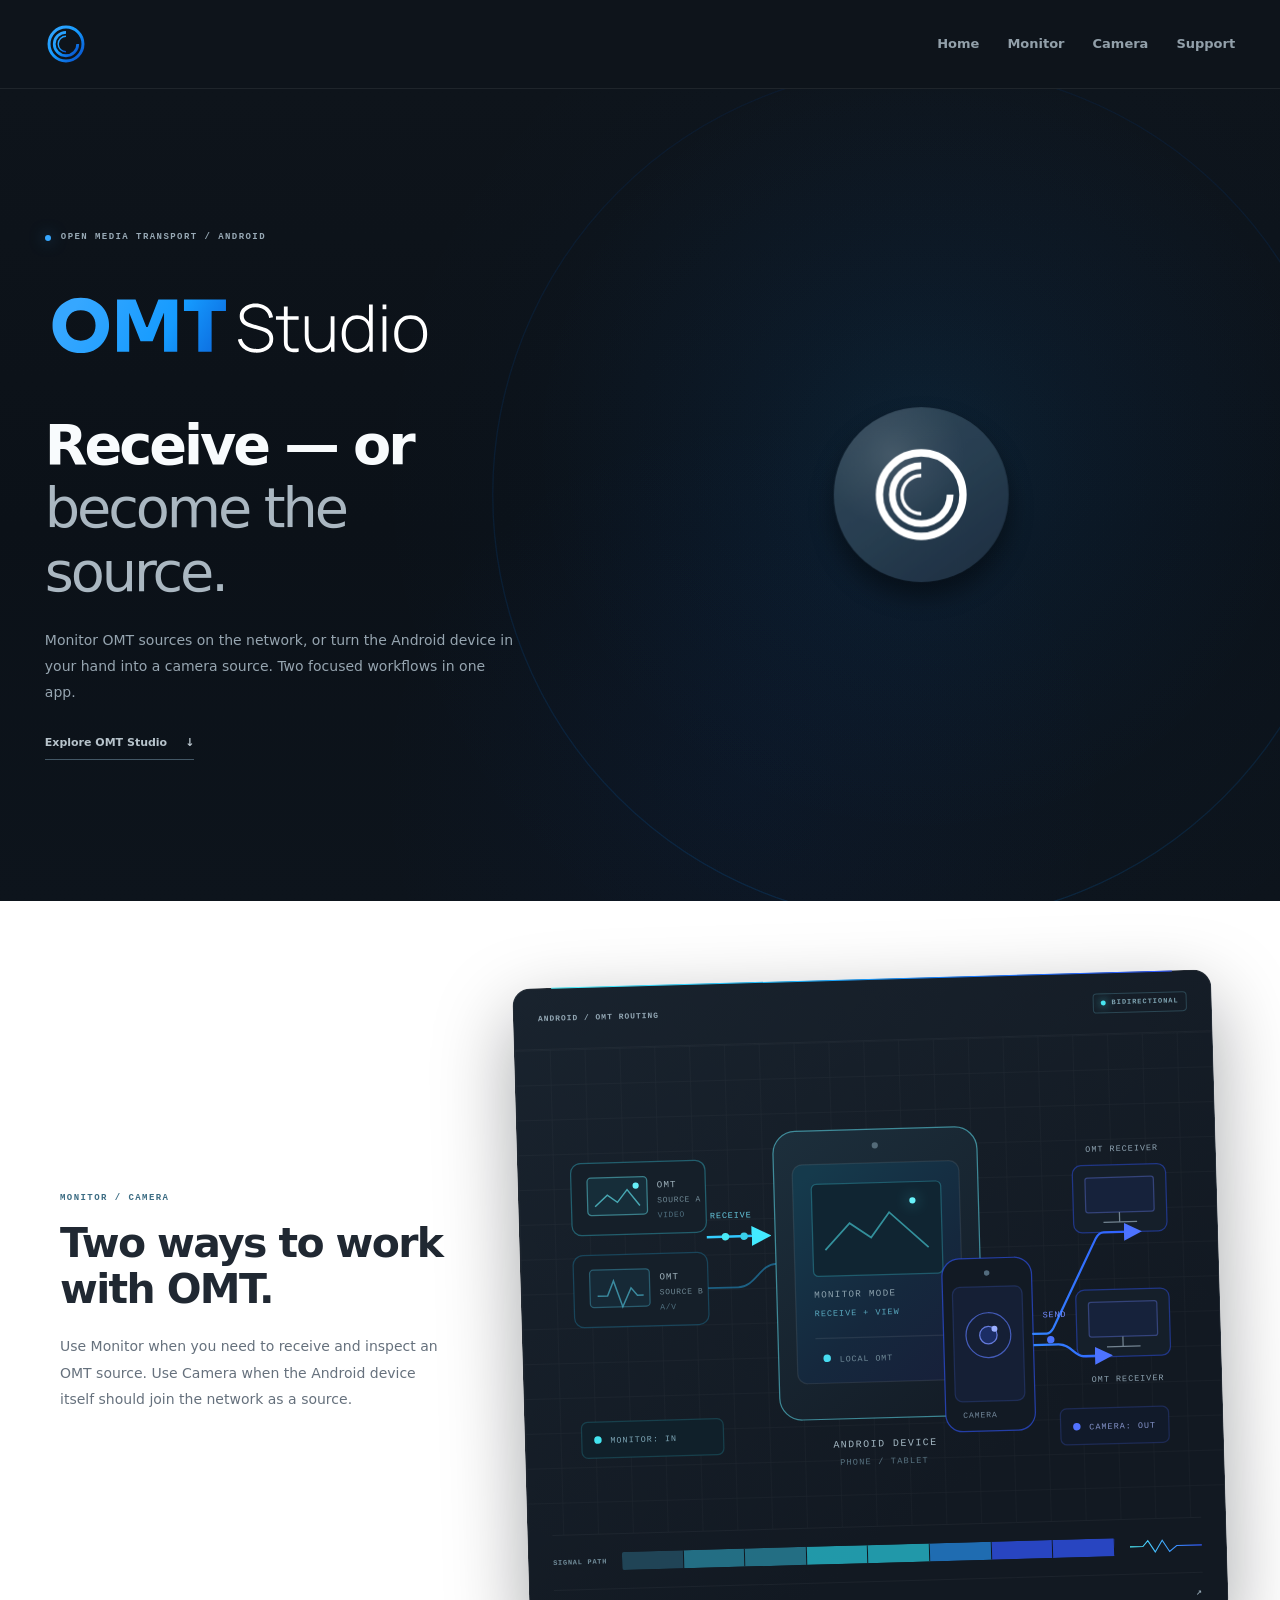
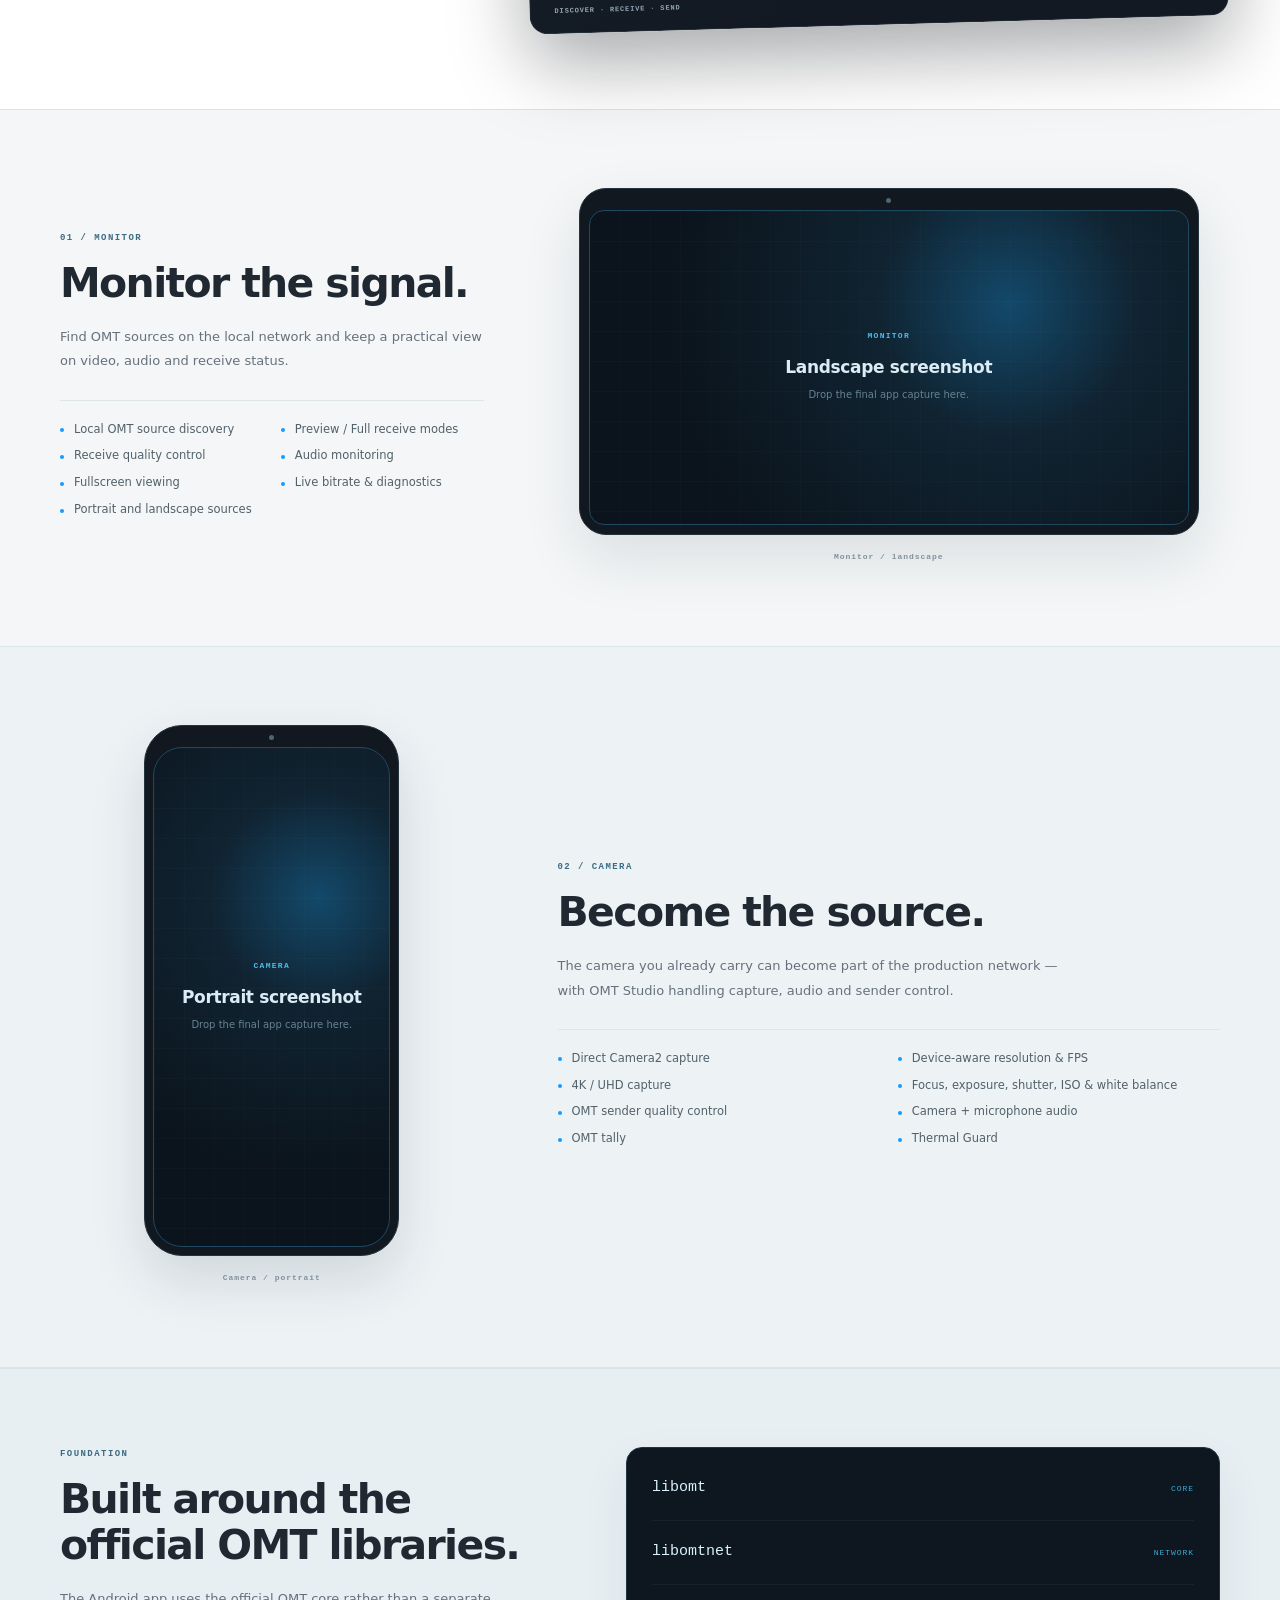
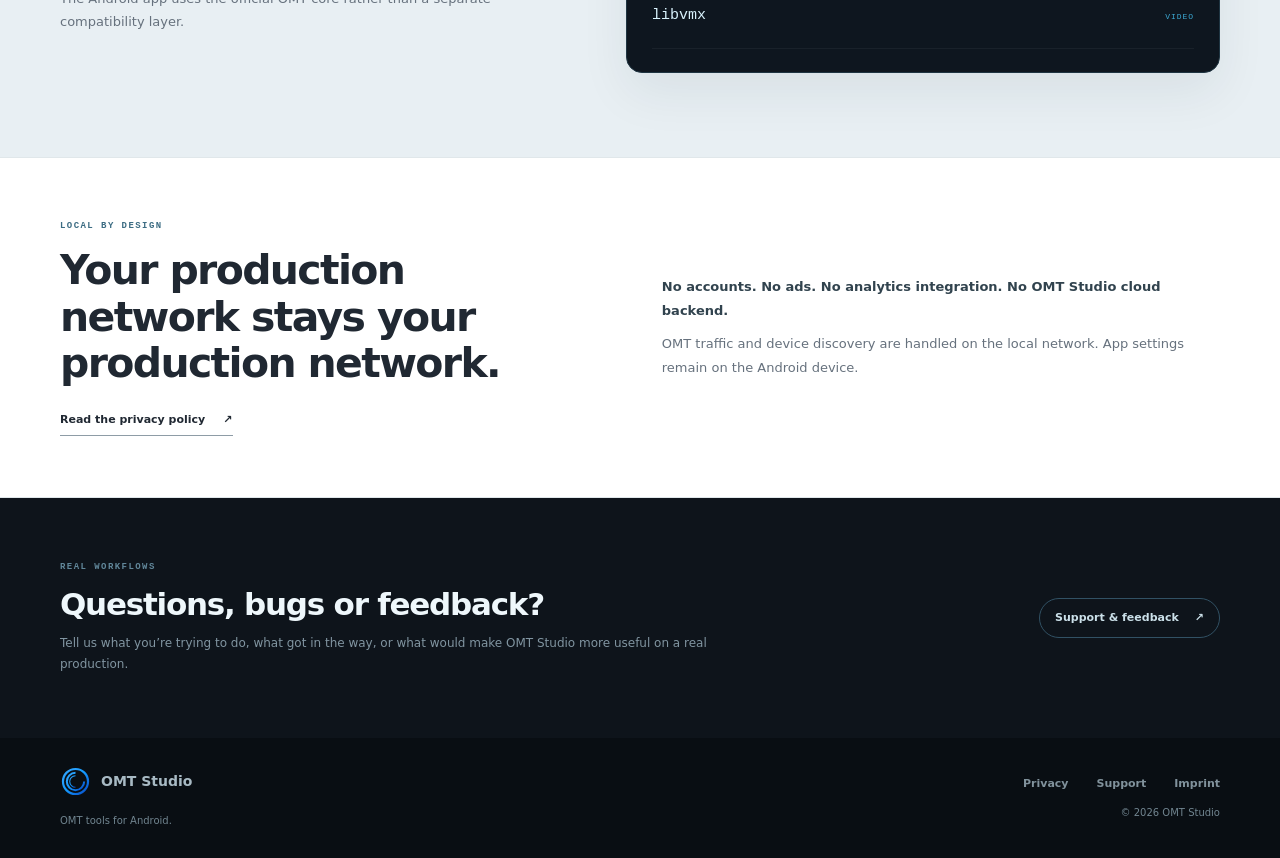
==== commit 50279f86: "publish redesigned OMT Studio site" ====
--- a/index.html
+++ b/index.html
@@ -1,289 +1,83 @@
-<!doctype html>
+<!DOCTYPE html>
+
 <html lang="en">
 <head>
-  <meta charset="utf-8">
-  <meta name="viewport" content="width=device-width, initial-scale=1">
-  <meta name="description" content="OMT Studio is an Android app in development for monitoring and sending Open Media Transport video and audio.">
-  <meta name="theme-color" content="#10151d">
-  <title>OMT Studio — Open Media Transport tools for Android</title>
-  <link rel="stylesheet" href="styles.css">
-</head>
+<meta charset="utf-8"/>
+<meta content="width=device-width,initial-scale=1" name="viewport"/>
+<meta content="OMT monitoring and camera sending for Android." name="description"/>
+<meta content="#0e141b" name="theme-color"/>
+<title>OMT Studio — Receive or become the source</title>
+<link href="styles.css" rel="stylesheet"/></head>
 <body>
 <a class="skip-link" href="#main">Skip to content</a>
-
 <header class="site-header">
-  <div class="container header-inner">
-    <a class="brand" href="index.html" aria-label="OMT Studio home">
-      <span class="brand-mark" aria-hidden="true">
-        <span></span><span></span><span></span>
-      </span>
-      <span class="brand-wordmark">OMT <b>STUDIO</b></span>
-    </a>
-    <nav aria-label="Main navigation">
-      <a href="#monitor">Monitor</a>
-      <a href="#camera">Camera</a>
-      <a href="#about">About</a>
-    </nav>
-  </div>
+<div class="container header-inner">
+<a aria-label="OMT Studio home" class="brand" href="index.html">
+<img alt="" class="header-mark" height="44" src="assets/portal.svg" width="44"/>
+</a>
+<nav aria-label="Main navigation">
+<a href="index.html">Home</a>
+<a href="index.html#monitor">Monitor</a>
+<a href="index.html#camera">Camera</a>
+<a href="support.html">Support</a>
+</nav>
+</div>
 </header>
-
 <main id="main">
-  <section class="hero">
-    <div class="container hero-grid">
-      <div class="hero-copy">
-        <p class="eyebrow"><span class="status-dot"></span> OPEN MEDIA TRANSPORT / ANDROID</p>
-        <div class="hero-wordmark" aria-label="OMT Studio">
-          <span class="hero-mark" aria-hidden="true"><i></i><i></i><i></i></span>
-          <span>OMT <b>STUDIO</b></span>
-        </div>
-
-        <h1>Monitor. Send.<br><span>OMT on Android.</span></h1>
-
-        <p class="hero-description">
-          OMT Studio is an Android app in development for working with Open Media Transport
-          sources on the local network — from monitoring incoming signals to using an Android
-          device as a camera source.
+<section class="hero">
+<div class="container hero-grid">
+<div class="hero-copy">
+<p class="eyebrow"><span class="status-dot"></span> OPEN MEDIA TRANSPORT / ANDROID</p>
+<img alt="OMT Studio" class="hero-wordmark-img" src="assets/wordmark.svg"/>
+<h1>Receive — or<br/><span>become the source.</span></h1>
+<p class="hero-description">
+          Monitor OMT sources on the network, or turn the Android device in your hand into a camera source.
+          Two focused workflows in one app.
         </p>
-
-        <div class="release-status">
-          <span class="release-icon" aria-hidden="true">◇</span>
-          <span>Currently in development</span>
-          <span class="soon-label">EARLY STAGE</span>
-        </div>
-
-        <a class="text-link hero-link" href="#modules">Explore the concept <span aria-hidden="true">↓</span></a>
-      </div>
-
-      <div class="technical-art" role="img" aria-label="Technical illustration showing an OMT source routed through a network to monitoring and receiver endpoints">
-        <div class="art-heading">
-          <span>ANDROID / OMT ROUTING</span>
-          <span class="art-live"><i></i> BIDIRECTIONAL</span>
-        </div>
-
-        <svg class="network-art" viewBox="0 0 560 390" fill="none" aria-hidden="true">
-          <defs>
-            <linearGradient id="omtGradient" x1="54" y1="154" x2="506" y2="154" gradientUnits="userSpaceOnUse">
-              <stop stop-color="#4ff6ff"/>
-              <stop offset=".5" stop-color="#149cff"/>
-              <stop offset="1" stop-color="#3157ff"/>
-            </linearGradient>
-            <linearGradient id="sendGradient" x1="219" y1="252" x2="505" y2="252" gradientUnits="userSpaceOnUse">
-              <stop stop-color="#35dfff"/>
-              <stop offset="1" stop-color="#3157ff"/>
-            </linearGradient>
-            <linearGradient id="deviceFill" x1="208" y1="82" x2="378" y2="302" gradientUnits="userSpaceOnUse">
-              <stop stop-color="#1c2e3b"/>
-              <stop offset="1" stop-color="#131b25"/>
-            </linearGradient>
-            <linearGradient id="screenFill" x1="226" y1="112" x2="358" y2="258" gradientUnits="userSpaceOnUse">
-              <stop stop-color="#153a4c"/>
-              <stop offset=".6" stop-color="#15283d"/>
-              <stop offset="1" stop-color="#17203a"/>
-            </linearGradient>
-            <pattern id="grid" width="28" height="28" patternUnits="userSpaceOnUse">
-              <path d="M28 0H0V28" stroke="#ffffff" stroke-opacity=".035"/>
-            </pattern>
-            <filter id="glow" x="-100%" y="-100%" width="300%" height="300%">
-              <feGaussianBlur stdDeviation="5"/>
-            </filter>
-            <marker id="arrowCyan" markerWidth="8" markerHeight="8" refX="6" refY="4" orient="auto" markerUnits="strokeWidth">
-              <path d="M0 0L8 4L0 8Z" fill="#43eaff"/>
-            </marker>
-            <marker id="arrowBlue" markerWidth="8" markerHeight="8" refX="6" refY="4" orient="auto" markerUnits="strokeWidth">
-              <path d="M0 0L8 4L0 8Z" fill="#4d73ff"/>
-            </marker>
-          </defs>
-
-          <rect width="560" height="390" fill="url(#grid)"/>
-
-          <g>
-            <rect x="42" y="92" width="108" height="58" rx="8" fill="#151f29" stroke="#3bd8ef" stroke-opacity=".34"/>
-            <rect x="55" y="104" width="48" height="30" rx="3" fill="#162d39" stroke="#67eaf5" stroke-opacity=".45"/>
-            <path d="M61 127l10-9 8 6 8-10 10 13" stroke="#62e7f2" stroke-opacity=".65" stroke-width="1.2"/>
-            <circle cx="94" cy="111" r="2.5" fill="#67eff8"/>
-            <text x="111" y="113" fill="#9db0ba" font-family="monospace" font-size="7.5" letter-spacing=".8">OMT</text>
-            <text x="111" y="125" fill="#6e8793" font-family="monospace" font-size="6.5" letter-spacing=".5">SOURCE A</text>
-            <text x="111" y="137" fill="#4e6d7d" font-family="monospace" font-size="6.5" letter-spacing=".5">VIDEO</text>
-
-            <rect x="42" y="166" width="108" height="58" rx="8" fill="#151f29" stroke="#249bc9" stroke-opacity=".30"/>
-            <rect x="55" y="178" width="48" height="30" rx="3" fill="#162936" stroke="#4fc7e6" stroke-opacity=".35"/>
-            <path d="M61 199h8l5-12 7 21 7-15 5 6h5" stroke="#55cfe9" stroke-opacity=".58" stroke-width="1.2"/>
-            <text x="111" y="187" fill="#9db0ba" font-family="monospace" font-size="7.5" letter-spacing=".8">OMT</text>
-            <text x="111" y="199" fill="#6e8793" font-family="monospace" font-size="6.5" letter-spacing=".5">SOURCE B</text>
-            <text x="111" y="211" fill="#4e6d7d" font-family="monospace" font-size="6.5" letter-spacing=".5">A/V</text>
-          </g>
-
-          <g>
-            <rect x="205" y="71" width="164" height="232" rx="18" fill="url(#deviceFill)" stroke="#63e9fa" stroke-opacity=".52"/>
-            <circle cx="287" cy="84" r="2.5" fill="#546b79"/>
-            <rect x="220" y="98" width="134" height="176" rx="8" fill="url(#screenFill)" stroke="#ffffff" stroke-opacity=".08"/>
-
-            <rect x="235" y="114" width="104" height="74" rx="4" fill="#102532" stroke="#43def1" stroke-opacity=".28"/>
-            <path d="M245 167l20-21 17 12 15-20 31 29" stroke="#51e7f3" stroke-opacity=".55" stroke-width="1.4"/>
-            <circle cx="316" cy="129" r="5" fill="#45e6f3" opacity=".18" filter="url(#glow)"/>
-            <circle cx="316" cy="129" r="2.5" fill="#69f3fb"/>
-            <text x="235" y="205" fill="#8ca1ad" font-family="monospace" font-size="7.5" letter-spacing="1">MONITOR MODE</text>
-            <text x="235" y="220" fill="#5aa9bf" font-family="monospace" font-size="6.8" letter-spacing=".8">RECEIVE + VIEW</text>
-            <path d="M235 238h104" stroke="#ffffff" stroke-opacity=".08"/>
-            <circle cx="244" cy="254" r="3" fill="#47dcf0"/>
-            <text x="254" y="257" fill="#6f8997" font-family="monospace" font-size="6.8" letter-spacing=".7">LOCAL OMT</text>
-
-            <rect x="338" y="177" width="72" height="139" rx="14" fill="#121a24" stroke="#3157ff" stroke-opacity=".6"/>
-            <circle cx="374" cy="189" r="2.2" fill="#526b7d"/>
-            <rect x="346" y="200" width="56" height="92" rx="6" fill="#151f35" stroke="#4b6df0" stroke-opacity=".22"/>
-            <circle cx="374" cy="239" r="18" stroke="#5c7cff" stroke-opacity=".65"/>
-            <circle cx="374" cy="239" r="7" fill="#3157ff" fill-opacity=".24" stroke="#7890ff" stroke-opacity=".8"/>
-            <circle cx="379" cy="234" r="2.4" fill="#9bafff"/>
-            <text x="352" y="305" fill="#73889b" font-family="monospace" font-size="6.5" letter-spacing=".7">CAMERA</text>
-
-            <text x="247" y="326" fill="#a3b7c2" font-family="monospace" font-size="8" letter-spacing="1.2">ANDROID DEVICE</text>
-            <text x="252" y="340" fill="#57717f" font-family="monospace" font-size="7" letter-spacing=".9">PHONE / TABLET</text>
-          </g>
-
-          <path d="M150 154H198" stroke="url(#omtGradient)" stroke-width="2" marker-end="url(#arrowCyan)"/>
-          <path d="M150 195H174c14 0 18-18 31-18" stroke="#28baff" stroke-opacity=".42" stroke-width="1.4"/>
-          <circle cx="165" cy="154" r="3" fill="#49e9f5"/>
-          <circle cx="180" cy="154" r="3" fill="#39cfea"/>
-          <text x="153" y="139" fill="#66c9df" font-family="monospace" font-size="6.8" letter-spacing=".7">RECEIVE</text>
-
-          <g>
-            <rect x="445" y="105" width="75" height="54" rx="7" fill="#151f2a" stroke="#3157ff" stroke-opacity=".44"/>
-            <rect x="455" y="115" width="55" height="28" rx="2" fill="#16223b" stroke="#6d85ff" stroke-opacity=".35"/>
-            <path d="M469 151h27" stroke="#728391"/>
-            <path d="M482 143v8" stroke="#728391"/>
-            <text x="456" y="94" fill="#8da2b0" font-family="monospace" font-size="6.8" letter-spacing=".8">OMT RECEIVER</text>
-
-            <rect x="445" y="205" width="75" height="54" rx="7" fill="#151f2a" stroke="#3157ff" stroke-opacity=".44"/>
-            <rect x="455" y="215" width="55" height="28" rx="2" fill="#16223b" stroke="#6d85ff" stroke-opacity=".35"/>
-            <path d="M469 251h27" stroke="#728391"/>
-            <path d="M482 243v8" stroke="#728391"/>
-            <text x="456" y="279" fill="#8da2b0" font-family="monospace" font-size="6.8" letter-spacing=".8">OMT RECEIVER</text>
-          </g>
-
-          <path d="M410 239H421 Q424 239 426.5 234.5 L462.5 163.5 Q465 159 469 159 H496" stroke="url(#sendGradient)" stroke-width="1.8" stroke-linecap="round" marker-end="url(#arrowBlue)"/>
-          <path d="M410 248H430c10 0 13 10 20 10h20" stroke="url(#sendGradient)" stroke-width="1.8" marker-end="url(#arrowBlue)"/>
-          <circle cx="424" cy="244" r="3" fill="#4c73ff"/>
-          <text x="418" y="226" fill="#718bff" font-family="monospace" font-size="6.8" letter-spacing=".7">SEND</text>
-
-          <rect x="45" y="300" width="114" height="29" rx="5" fill="#10202a" stroke="#34d7eb" stroke-opacity=".18"/>
-          <circle cx="58" cy="314.5" r="3" fill="#43e5f0"/>
-          <text x="68" y="317" fill="#7ca4b4" font-family="monospace" font-size="6.8" letter-spacing=".8">MONITOR: IN</text>
-
-          <rect x="430" y="300" width="87" height="29" rx="5" fill="#111a2a" stroke="#4b69ff" stroke-opacity=".22"/>
-          <circle cx="443" cy="314.5" r="3" fill="#5272ff"/>
-          <text x="453" y="317" fill="#8392c8" font-family="monospace" font-size="6.8" letter-spacing=".8">CAMERA: OUT</text>
-        </svg>
-
-        <div class="signal-strip">
-          <span>SIGNAL PATH</span>
-          <div class="signal-bars"><i></i><i></i><i></i><i></i><i></i><i></i><i></i><i></i></div>
-          <svg viewBox="0 0 100 24" fill="none" aria-hidden="true">
-            <path d="M0 12h18l7-8 10 16 10-16 10 16 10-8h35" stroke="url(#lineGradient)" stroke-width="1.5"/>
-            <defs><linearGradient id="lineGradient"><stop stop-color="#4ff6ff"/><stop offset="1" stop-color="#3157ff"/></linearGradient></defs>
-          </svg>
-        </div>
-
-        <div class="art-caption">
-          <span>DISCOVER · RECEIVE · SEND</span>
-          <span>↗</span>
-        </div>
-      </div>
-    </div>
-  </section>
-
-  <section class="modules-section section" id="modules">
-    <div class="container">
-      <div class="section-heading">
-        <div>
-          <p class="eyebrow">TWO SIDES OF THE SIGNAL</p>
-          <h2>One app. Two workflows.</h2>
-        </div>
-        <p>OMT Studio is being developed around two focused areas for Android.</p>
-      </div>
-
-      <div class="module-grid">
-        <article class="module-card" id="monitor">
-          <div class="module-top">
-            <span class="module-number">01</span>
-            <span class="module-state">IN DEVELOPMENT</span>
-          </div>
-          <div class="module-icon monitor-icon" aria-hidden="true">
-            <span></span>
-          </div>
-          <p class="eyebrow card-kicker">MONITOR</p>
-          <h3>See what's on the network.</h3>
-          <p class="card-description">
-            Discover OMT sources on the local network and receive them on an Android device for monitoring.
-          </p>
-          <ul class="feature-list">
-            <li>Source discovery</li>
-            <li>Video / audio receiving</li>
-            <li>Fullscreen monitoring</li>
-            <li>Diagnostics</li>
-          </ul>
-        </article>
-
-        <article class="module-card module-card-dark" id="camera">
-          <div class="module-top">
-            <span class="module-number">02</span>
-            <span class="module-state">PLANNED AREA</span>
-          </div>
-          <div class="module-icon camera-icon" aria-hidden="true">
-            <span></span>
-          </div>
-          <p class="eyebrow card-kicker">CAMERA</p>
-          <h3>Turn Android into a source.</h3>
-          <p class="card-description">
-            Use the device camera and microphone as an OMT source for compatible receivers on the network.
-          </p>
-          <ul class="feature-list">
-            <li>Android camera input</li>
-            <li>Microphone input</li>
-            <li>OMT source output</li>
-            <li>Receiver workflows</li>
-          </ul>
-        </article>
-      </div>
-    </div>
-  </section>
-
-  <section class="foundation-section section" id="about">
-    <div class="container foundation-grid">
-      <div>
-        <p class="eyebrow">FOUNDATION</p>
-        <h2>Built around the official OMT libraries.</h2>
-      </div>
-      <div class="library-panel">
-        <div class="library-row"><span>libomt</span><span>CORE</span></div>
-        <div class="library-row"><span>libomtnet</span><span>NETWORK</span></div>
-        <div class="library-row"><span>libvmx</span><span>VIDEO</span></div>
-        <p>OMT Studio is currently under active development. Product behavior and supported workflows may change before release.</p>
-      </div>
-    </div>
-  </section>
-
-  <section class="closing-section">
-    <div class="container closing-inner">
-      <div>
-        <p class="eyebrow">OMT STUDIO</p>
-        <h2>Signal tools, made for Android.</h2>
-        <p>Website and product currently in development.</p>
-      </div>
-      <div class="closing-signal" aria-hidden="true"><span></span><span></span><span></span></div>
-    </div>
-  </section>
+<a class="text-link hero-link" href="#overview">Explore OMT Studio <span aria-hidden="true">↓</span></a>
+</div>
+<div aria-label="Interactive OMT Studio orb" class="hero-orb-stage" id="hero-orb-stage" role="img">
+<canvas aria-hidden="true" class="hero-orb-canvas" id="hero-orb-canvas"></canvas>
+<button aria-label="OMT Studio orb" class="web-orb" id="web-orb" type="button"><img alt="" class="web-orb-logo" src="assets/portal.svg"/></button>
+</div>
+</div>
+</section>
+<section class="overview-section section" id="overview">
+<div class="container overview-grid">
+<div class="overview-copy-block">
+<p class="eyebrow">MONITOR / CAMERA</p>
+<h2>Two ways to work with OMT.</h2>
+<p>Use Monitor when you need to receive and inspect an OMT source. Use Camera when the Android device itself should join the network as a source.</p>
+</div>
+<div aria-label="Technical illustration showing an OMT source routed through a network to monitoring and receiver endpoints" class="technical-art live-repo-hero-art" role="img">
+<div class="art-heading"><span>ANDROID / OMT ROUTING</span><span class="art-live"><i></i> BIDIRECTIONAL</span></div>
+<svg aria-hidden="true" class="network-art" fill="none" viewBox="0 0 560 390">
+<defs>
+<linearGradient gradientUnits="userSpaceOnUse" id="omtGradient" x1="54" x2="506" y1="154" y2="154"><stop stop-color="#4ff6ff"/><stop offset=".5" stop-color="#149cff"/><stop offset="1" stop-color="#3157ff"/></linearGradient>
+<linearGradient gradientUnits="userSpaceOnUse" id="sendGradient" x1="219" x2="505" y1="252" y2="252"><stop stop-color="#35dfff"/><stop offset="1" stop-color="#3157ff"/></linearGradient>
+<linearGradient gradientUnits="userSpaceOnUse" id="deviceFill" x1="208" x2="378" y1="82" y2="302"><stop stop-color="#1c2e3b"/><stop offset="1" stop-color="#131b25"/></linearGradient>
+<linearGradient gradientUnits="userSpaceOnUse" id="screenFill" x1="226" x2="358" y1="112" y2="258"><stop stop-color="#153a4c"/><stop offset=".6" stop-color="#15283d"/><stop offset="1" stop-color="#17203a"/></linearGradient>
+<pattern height="28" id="grid" patternUnits="userSpaceOnUse" width="28"><path d="M28 0H0V28" stroke="#ffffff" stroke-opacity=".035"/></pattern>
+<filter height="300%" id="glow" width="300%" x="-100%" y="-100%"><feGaussianBlur stdDeviation="5"/></filter>
+<marker id="arrowCyan" markerHeight="8" markerUnits="strokeWidth" markerWidth="8" orient="auto" refX="6" refY="4"><path d="M0 0L8 4L0 8Z" fill="#43eaff"/></marker>
+<marker id="arrowBlue" markerHeight="8" markerUnits="strokeWidth" markerWidth="8" orient="auto" refX="6" refY="4"><path d="M0 0L8 4L0 8Z" fill="#4d73ff"/></marker>
+</defs>
+<rect fill="url(#grid)" height="390" width="560"/>
+<g><rect fill="#151f29" height="58" rx="8" stroke="#3bd8ef" stroke-opacity=".34" width="108" x="42" y="92"/><rect fill="#162d39" height="30" rx="3" stroke="#67eaf5" stroke-opacity=".45" width="48" x="55" y="104"/><path d="M61 127l10-9 8 6 8-10 10 13" stroke="#62e7f2" stroke-opacity=".65" stroke-width="1.2"/><circle cx="94" cy="111" fill="#67eff8" r="2.5"/><text fill="#9db0ba" font-family="monospace" font-size="7.5" letter-spacing=".8" x="111" y="113">OMT</text><text fill="#6e8793" font-family="monospace" font-size="6.5" letter-spacing=".5" x="111" y="125">SOURCE A</text><text fill="#4e6d7d" font-family="monospace" font-size="6.5" letter-spacing=".5" x="111" y="137">VIDEO</text><rect fill="#151f29" height="58" rx="8" stroke="#249bc9" stroke-opacity=".30" width="108" x="42" y="166"/><rect fill="#162936" height="30" rx="3" stroke="#4fc7e6" stroke-opacity=".35" width="48" x="55" y="178"/><path d="M61 199h8l5-12 7 21 7-15 5 6h5" stroke="#55cfe9" stroke-opacity=".58" stroke-width="1.2"/><text fill="#9db0ba" font-family="monospace" font-size="7.5" letter-spacing=".8" x="111" y="187">OMT</text><text fill="#6e8793" font-family="monospace" font-size="6.5" letter-spacing=".5" x="111" y="199">SOURCE B</text><text fill="#4e6d7d" font-family="monospace" font-size="6.5" letter-spacing=".5" x="111" y="211">A/V</text></g>
+<g><rect fill="url(#deviceFill)" height="232" rx="18" stroke="#63e9fa" stroke-opacity=".52" width="164" x="205" y="71"/><circle cx="287" cy="84" fill="#546b79" r="2.5"/><rect fill="url(#screenFill)" height="176" rx="8" stroke="#ffffff" stroke-opacity=".08" width="134" x="220" y="98"/><rect fill="#102532" height="74" rx="4" stroke="#43def1" stroke-opacity=".28" width="104" x="235" y="114"/><path d="M245 167l20-21 17 12 15-20 31 29" stroke="#51e7f3" stroke-opacity=".55" stroke-width="1.4"/><circle cx="316" cy="129" fill="#45e6f3" filter="url(#glow)" opacity=".18" r="5"/><circle cx="316" cy="129" fill="#69f3fb" r="2.5"/><text fill="#8ca1ad" font-family="monospace" font-size="7.5" letter-spacing="1" x="235" y="205">MONITOR MODE</text><text fill="#5aa9bf" font-family="monospace" font-size="6.8" letter-spacing=".8" x="235" y="220">RECEIVE + VIEW</text><path d="M235 238h104" stroke="#ffffff" stroke-opacity=".08"/><circle cx="244" cy="254" fill="#47dcf0" r="3"/><text fill="#6f8997" font-family="monospace" font-size="6.8" letter-spacing=".7" x="254" y="257">LOCAL OMT</text><rect fill="#121a24" height="139" rx="14" stroke="#3157ff" stroke-opacity=".6" width="72" x="338" y="177"/><circle cx="374" cy="189" fill="#526b7d" r="2.2"/><rect fill="#151f35" height="92" rx="6" stroke="#4b6df0" stroke-opacity=".22" width="56" x="346" y="200"/><circle cx="374" cy="239" r="18" stroke="#5c7cff" stroke-opacity=".65"/><circle cx="374" cy="239" fill="#3157ff" fill-opacity=".24" r="7" stroke="#7890ff" stroke-opacity=".8"/><circle cx="379" cy="234" fill="#9bafff" r="2.4"/><text fill="#73889b" font-family="monospace" font-size="6.5" letter-spacing=".7" x="352" y="305">CAMERA</text><text fill="#a3b7c2" font-family="monospace" font-size="8" letter-spacing="1.2" x="247" y="326">ANDROID DEVICE</text><text fill="#57717f" font-family="monospace" font-size="7" letter-spacing=".9" x="252" y="340">PHONE / TABLET</text></g>
+<path d="M150 154H198" marker-end="url(#arrowCyan)" stroke="url(#omtGradient)" stroke-width="2"/><path d="M150 195H174c14 0 18-18 31-18" stroke="#28baff" stroke-opacity=".42" stroke-width="1.4"/><circle cx="165" cy="154" fill="#49e9f5" r="3"/><circle cx="180" cy="154" fill="#39cfea" r="3"/><text fill="#66c9df" font-family="monospace" font-size="6.8" letter-spacing=".7" x="153" y="139">RECEIVE</text>
+<g><rect fill="#151f2a" height="54" rx="7" stroke="#3157ff" stroke-opacity=".44" width="75" x="445" y="105"/><rect fill="#16223b" height="28" rx="2" stroke="#6d85ff" stroke-opacity=".35" width="55" x="455" y="115"/><path d="M469 151h27" stroke="#728391"/><path d="M482 143v8" stroke="#728391"/><text fill="#8da2b0" font-family="monospace" font-size="6.8" letter-spacing=".8" x="456" y="94">OMT RECEIVER</text><rect fill="#151f2a" height="54" rx="7" stroke="#3157ff" stroke-opacity=".44" width="75" x="445" y="205"/><rect fill="#16223b" height="28" rx="2" stroke="#6d85ff" stroke-opacity=".35" width="55" x="455" y="215"/><path d="M469 251h27" stroke="#728391"/><path d="M482 243v8" stroke="#728391"/><text fill="#8da2b0" font-family="monospace" font-size="6.8" letter-spacing=".8" x="456" y="279">OMT RECEIVER</text></g>
+<path d="M410 239H421 Q424 239 426.5 234.5 L462.5 163.5 Q465 159 469 159 H496" marker-end="url(#arrowBlue)" stroke="url(#sendGradient)" stroke-linecap="round" stroke-width="1.8"/><path d="M410 248H430c10 0 13 10 20 10h20" marker-end="url(#arrowBlue)" stroke="url(#sendGradient)" stroke-width="1.8"/><circle cx="424" cy="244" fill="#4c73ff" r="3"/><text fill="#718bff" font-family="monospace" font-size="6.8" letter-spacing=".7" x="418" y="226">SEND</text><rect fill="#10202a" height="29" rx="5" stroke="#34d7eb" stroke-opacity=".18" width="114" x="45" y="300"/><circle cx="58" cy="314.5" fill="#43e5f0" r="3"/><text fill="#7ca4b4" font-family="monospace" font-size="6.8" letter-spacing=".8" x="68" y="317">MONITOR: IN</text><rect fill="#111a2a" height="29" rx="5" stroke="#4b69ff" stroke-opacity=".22" width="87" x="430" y="300"/><circle cx="443" cy="314.5" fill="#5272ff" r="3"/><text fill="#8392c8" font-family="monospace" font-size="6.8" letter-spacing=".8" x="453" y="317">CAMERA: OUT</text>
+</svg>
+<div class="signal-strip"><span>SIGNAL PATH</span><div class="signal-bars"><i></i><i></i><i></i><i></i><i></i><i></i><i></i><i></i></div><svg aria-hidden="true" fill="none" viewBox="0 0 100 24"><path d="M0 12h18l7-8 10 16 10-16 10 16 10-8h35" stroke="url(#lineGradient)" stroke-width="1.5"/><defs><linearGradient id="lineGradient"><stop stop-color="#4ff6ff"/><stop offset="1" stop-color="#3157ff"/></linearGradient></defs></svg></div>
+<div class="art-caption"><span>DISCOVER · RECEIVE · SEND</span><span>↗</span></div>
+</div></div></section>
+<section class="product-section monitor-section section" id="monitor"><div class="container product-grid"><div class="product-copy"><p class="eyebrow">01 / MONITOR</p><h2>Monitor the signal.</h2><p class="product-lead">Find OMT sources on the local network and keep a practical view on video, audio and receive status.</p><ul class="product-features"><li>Local OMT source discovery</li><li>Preview / Full receive modes</li><li>Receive quality control</li><li>Audio monitoring</li><li>Fullscreen viewing</li><li>Live bitrate &amp; diagnostics</li><li>Portrait and landscape sources</li></ul></div><figure class="screen-slot monitor-shot"><div class="landscape-device"><div class="screen-placeholder"><span class="placeholder-kicker">MONITOR</span><strong>Landscape screenshot</strong><small>Drop the final app capture here.</small></div></div><figcaption>Monitor / landscape</figcaption></figure></div></section>
+<section class="product-section camera-section section" id="camera"><div class="container product-grid product-grid-reverse"><div class="product-copy"><p class="eyebrow">02 / CAMERA</p><h2>Become the source.</h2><p class="product-lead">The camera you already carry can become part of the production network — with OMT Studio handling capture, audio and sender control.</p><ul class="product-features"><li>Direct Camera2 capture</li><li>Device-aware resolution &amp; FPS</li><li>4K / UHD capture</li><li>Focus, exposure, shutter, ISO &amp; white balance</li><li>OMT sender quality control</li><li>Camera + microphone audio</li><li>OMT tally</li><li>Thermal Guard</li></ul></div><figure class="screen-slot camera-shot"><div class="portrait-device"><div class="screen-placeholder"><span class="placeholder-kicker">CAMERA</span><strong>Portrait screenshot</strong><small>Drop the final app capture here.</small></div></div><figcaption>Camera / portrait</figcaption></figure></div></section>
+<section class="foundation-section section" id="foundation"><div class="container foundation-grid"><div><p class="eyebrow">FOUNDATION</p><h2>Built around the official OMT libraries.</h2><p class="foundation-intro">The Android app uses the official OMT core rather than a separate compatibility layer.</p></div><div class="library-panel"><div class="library-row"><span>libomt</span><span>CORE</span></div><div class="library-row"><span>libomtnet</span><span>NETWORK</span></div><div class="library-row"><span>libvmx</span><span>VIDEO</span></div></div></div></section>
+<section class="privacy-section"><div class="container privacy-grid"><div><p class="eyebrow">LOCAL BY DESIGN</p><h2>Your production network stays your production network.</h2><a class="text-link" href="privacy.html">Read the privacy policy <span aria-hidden="true">↗</span></a></div><div class="privacy-copy"><p class="privacy-lead">No accounts. No ads. No analytics integration. No OMT Studio cloud backend.</p><p>OMT traffic and device discovery are handled on the local network. App settings remain on the Android device.</p></div></div></section>
+<section class="support-banner"><div class="container support-banner-inner"><div><p class="eyebrow">REAL WORKFLOWS</p><h2>Questions, bugs or feedback?</h2><p>Tell us what you’re trying to do, what got in the way, or what would make OMT Studio more useful on a real production.</p></div><a class="outline-link" href="support.html">Support &amp; feedback <span aria-hidden="true">↗</span></a></div></section>
 </main>
-
-<footer class="site-footer">
-  <div class="container footer-inner">
-    <div class="brand footer-brand">
-      <span class="brand-mark" aria-hidden="true"><span></span><span></span><span></span></span>
-      <span class="brand-wordmark">OMT <b>STUDIO</b></span>
-    </div>
-    <p>© 2026 OMT Studio · Preview concept</p>
-  </div>
-</footer>
-
-<script src="site.js" defer></script>
-</body>
+<footer class="site-footer"><div class="container footer-inner"><div class="footer-brand-block"><a aria-label="OMT Studio home" class="brand footer-brand" href="index.html"><img alt="" class="footer-mark" height="34" src="assets/portal.svg" width="34"/><span>OMT Studio</span></a><p>OMT tools for Android.</p></div><div class="footer-right"><nav aria-label="Footer navigation"><a href="privacy.html">Privacy</a><a href="support.html">Support</a><a href="imprint.html">Imprint</a></nav><p>© 2026 OMT Studio</p></div></div></footer>
+<script src="site.js"></script></body>
 </html>
--- a/styles.css
+++ b/styles.css
@@ -1,340 +1,22 @@
-/* OMT Studio website concept — dependency free */
-:root {
-  color-scheme: light;
-  --ink: #202832;
-  --muted: #66717d;
-  --paper: #f4f6f7;
-  --line: #dce3e7;
-  --dark: #10151d;
-  --dark-2: #151c26;
-  --cyan: #4ff6ff;
-  --blue: #169dff;
-  --deep-blue: #3157ff;
-  --gradient: linear-gradient(115deg,#52f7ff 0%,#1ab7ff 38%,#147aff 66%,#3157ff 100%);
-}
-
-* { box-sizing: border-box; }
-html { min-height: 100%; background: var(--dark); scroll-behavior: smooth; }
-body {
-  margin: 0;
-  min-height: 100vh;
-  background: var(--paper);
-  color: var(--ink);
-  font-family: Inter, ui-sans-serif, system-ui, -apple-system, BlinkMacSystemFont, "Segoe UI", sans-serif;
-  font-size: 16px;
-  line-height: 1.65;
-  -webkit-font-smoothing: antialiased;
-}
-a { color: inherit; text-underline-offset: 4px; }
-h1,h2,h3,p { margin: 0; }
-h1,h2,h3 { line-height: 1.14; letter-spacing: -.04em; }
-.container { width: min(1160px, calc(100% - 64px)); margin-inline: auto; }
-
-.skip-link {
-  position:absolute; left:20px; top:-100px; z-index:20;
-  background:#fff; color:#111; padding:12px 20px;
-}
-.skip-link:focus { top:12px; }
-
-.site-header {
-  background: var(--dark);
-  color: #f7fbff;
-  border-bottom: 1px solid #ffffff12;
-}
-.header-inner {
-  min-height: 88px;
-  display:flex; align-items:center; justify-content:space-between; gap:24px;
-}
-.brand { display:inline-flex; align-items:center; gap:13px; text-decoration:none; }
-.brand-mark { width:43px; height:34px; position:relative; display:block; }
-.brand-mark > span {
-  position:absolute; display:block; height:4px; border-radius:999px;
-  background:var(--gradient); transform:skewX(-28deg);
-}
-.brand-mark > span:nth-child(1) { width:34px; top:4px; left:2px; }
-.brand-mark > span:nth-child(2) { width:27px; top:14px; left:8px; opacity:.82; }
-.brand-mark > span:nth-child(3) { width:19px; top:24px; left:14px; opacity:.58; }
-.brand-wordmark {
-  font-size:19px; letter-spacing:-.045em; font-weight:430;
-  color:#eef7fb;
-}
-.brand-wordmark b { font-weight:760; }
-
-nav { display:flex; gap:30px; }
-nav a {
-  text-decoration:none; color:#91a0ad; font-size:13px; font-weight:580;
-  transition:color .18s ease;
-}
-nav a:hover { color:#fff; }
-
-.hero {
-  background:
-    radial-gradient(circle at 80% 20%, #123c552e 0, transparent 30%),
-    radial-gradient(circle at 65% 80%, #193a8b22 0, transparent 28%),
-    var(--dark);
-  color:#f8fbfd;
-  padding:82px 0 86px;
-  overflow:hidden;
-}
-.hero-grid {
-  display:grid; grid-template-columns:minmax(0,1.03fr) minmax(0,1fr);
-  gap:68px; align-items:center;
-}
-.eyebrow {
-  font-family: ui-monospace, SFMono-Regular, Consolas, monospace;
-  font-size:9px; line-height:1.6; font-weight:650; letter-spacing:.16em;
-}
-.hero .eyebrow {
-  color:#9fadb8; display:flex; align-items:center; gap:10px; margin-bottom:25px;
-}
-.status-dot {
-  width:6px; height:6px; border-radius:50%; background:#40e7f3; display:inline-block;
-  box-shadow:0 0 18px #33dceb8f;
-}
-.hero-wordmark {
-  display:flex; align-items:center; gap:16px; color:#eefaff;
-  font-size:clamp(34px,4.3vw,58px); line-height:1; letter-spacing:-.065em;
-  margin-bottom:24px; font-weight:350;
-}
-.hero-wordmark b { font-weight:760; }
-.hero-mark { width:59px; height:54px; position:relative; display:block; flex:0 0 59px; }
-.hero-mark i {
-  position:absolute; height:6px; border-radius:999px; background:var(--gradient);
-  transform:skewX(-28deg);
-}
-.hero-mark i:nth-child(1) { width:49px; top:5px; left:1px; }
-.hero-mark i:nth-child(2) { width:38px; top:21px; left:10px; opacity:.82; }
-.hero-mark i:nth-child(3) { width:27px; top:37px; left:20px; opacity:.58; }
-
-.hero h1 {
-  font-size:clamp(38px,4.3vw,58px); font-weight:620; letter-spacing:-.055em;
-}
-.hero h1 span { color:#aab5c0; font-weight:380; }
-.hero-description {
-  margin-top:25px; max-width:500px; color:#99a6b1;
-  font-size:14px; line-height:1.85;
-}
-.release-status {
-  display:flex; flex-wrap:wrap; align-items:center; gap:10px;
-  margin-top:29px; color:#dce8ee; font-size:12px; font-weight:620;
-}
-.release-icon { color:#51eafb; font-size:19px; line-height:1; }
-.soon-label {
-  font:600 8px/1.4 ui-monospace,Consolas,monospace;
-  letter-spacing:.08em; color:#9daeba;
-  border:1px solid #334552; border-radius:4px; padding:4px 7px;
-}
-.text-link {
-  display:inline-flex; gap:20px; align-items:center; text-decoration:none;
-  border-bottom:1px solid #465965; padding-bottom:6px;
-  font-size:11px; font-weight:650;
-}
-.hero-link { margin-top:29px; color:#b5c2ca; }
-.hero-link:hover { border-bottom-color:#37c9ee; }
-
-.technical-art {
-  position:relative;
-  background:linear-gradient(145deg,#19232e,#121922 72%);
-  border:1px solid #ffffff13;
-  border-radius:18px;
-  box-shadow:0 28px 78px #02080e5c;
-  transform:rotate(-1.6deg);
-}
-.technical-art::before {
-  content:""; position:absolute; inset:-1px 38px auto; height:1px; background:var(--gradient);
-}
-.art-heading,.art-caption {
-  display:flex; align-items:center; justify-content:space-between;
-  font:600 8px/1.4 ui-monospace,Consolas,monospace;
-  letter-spacing:.12em; color:#93a7b4; padding:20px 24px;
-}
-.art-heading { border-bottom:1px solid #ffffff0a; }
-.art-live {
-  border:1px solid #2b4653; border-radius:4px; padding:4px 6px;
-  font-size:7px; color:#7fa4b2; display:flex; align-items:center; gap:6px;
-}
-.art-live i { width:5px; height:5px; border-radius:50%; background:#48e5ef; box-shadow:0 0 10px #48e5ef; }
-.network-art { width:100%; height:auto; display:block; }
-
-.signal-strip {
-  margin:0 24px; padding:15px 0; border-block:1px solid #ffffff0b;
-  display:flex; align-items:center; gap:15px;
-}
-.signal-strip > span {
-  font:600 7px/1.3 ui-monospace,Consolas,monospace;
-  letter-spacing:.1em; color:#79919e; white-space:nowrap;
-}
-.signal-bars {
-  display:flex; flex:1; height:18px; border-radius:2px; overflow:hidden; opacity:.72;
-}
-.signal-bars i { flex:1; background:#25546a; border-right:1px solid #10151d; }
-.signal-bars i:nth-child(2), .signal-bars i:nth-child(3) { background:#2a8fa9; }
-.signal-bars i:nth-child(4), .signal-bars i:nth-child(5) { background:#27cadd; }
-.signal-bars i:nth-child(6) { background:#258de9; }
-.signal-bars i:nth-child(7), .signal-bars i:nth-child(8) { background:#3157ff; }
-.signal-strip > svg { width:72px; height:24px; }
-.art-caption { padding-block:16px; font-size:7px; color:#6f8490; }
-
-.section { padding:78px 0 84px; }
-.section-heading {
-  display:flex; justify-content:space-between; align-items:flex-end; gap:34px; margin-bottom:36px;
-}
-.section-heading .eyebrow { color:#456b7e; margin-bottom:14px; }
-h2 { font-size:clamp(29px,3.2vw,40px); font-weight:570; }
-.section-heading > p {
-  max-width:390px; color:var(--muted); font-size:13px; line-height:1.8; padding-bottom:4px;
-}
-
-.module-grid { display:grid; grid-template-columns:repeat(2,minmax(0,1fr)); gap:18px; }
-.module-card {
-  min-height:410px; position:relative; overflow:hidden;
-  background:#fff; border:1px solid #dfe7eb; border-radius:18px;
-  padding:29px 30px 31px;
-}
-.module-card::before {
-  content:""; position:absolute; left:28px; right:28px; top:0; height:2px; background:var(--gradient);
-}
-.module-card-dark {
-  background:#17212b; color:#f1f8fb; border-color:#1f3443;
-}
-.module-top { display:flex; align-items:center; justify-content:space-between; }
-.module-number,.module-state {
-  font:600 9px/1.4 ui-monospace,Consolas,monospace; letter-spacing:.1em;
-}
-.module-number { color:#73808b; }
-.module-state {
-  color:#557281; border:1px solid #d8e4e9; padding:4px 7px; border-radius:4px;
-}
-.module-card-dark .module-state { border-color:#2d4656; color:#7692a1; }
-.module-icon {
-  width:78px; height:78px; margin:43px 0 28px; border-radius:19px; position:relative;
-  background:linear-gradient(145deg,#eafcff,#edf3ff);
-  border:1px solid #d3edf2;
-}
-.module-card-dark .module-icon {
-  background:linear-gradient(145deg,#173442,#192646);
-  border-color:#285169;
-}
-.monitor-icon span {
-  position:absolute; width:44px; height:29px; left:16px; top:18px;
-  border:1.5px solid #169dff; border-radius:3px;
-}
-.monitor-icon span::after {
-  content:""; position:absolute; width:20px; left:11px; bottom:-9px;
-  border-bottom:1.5px solid #169dff;
-}
-.camera-icon span {
-  position:absolute; width:40px; height:31px; left:15px; top:21px;
-  border:1.5px solid #49e6ff; border-radius:4px;
-}
-.camera-icon span::after {
-  content:""; position:absolute; right:-12px; top:7px;
-  width:10px; height:14px; border:1.5px solid #49e6ff; transform:skewY(-18deg);
-}
-.card-kicker { color:#3a7088; margin-bottom:11px; }
-.module-card-dark .card-kicker { color:#6dbbd3; }
-.module-card h3 { font-size:28px; font-weight:620; }
-.card-description {
-  max-width:500px; color:#68747e; margin-top:16px; font-size:13px; line-height:1.75;
-}
-.module-card-dark .card-description { color:#8da2ae; }
-.feature-list {
-  list-style:none; display:flex; flex-wrap:wrap; gap:8px 16px;
-  padding:0; margin:24px 0 0; color:#4e5f69; font-size:11px;
-}
-.feature-list li::before { content:"↗"; color:#159fe8; margin-right:7px; }
-.module-card-dark .feature-list { color:#9db0ba; }
-.module-card-dark .feature-list li::before { color:#4ee5ff; }
-
-.foundation-section { background:#eaf0f3; border-top:1px solid #dae3e7; }
-.foundation-grid { display:grid; grid-template-columns:minmax(0,.9fr) minmax(0,1.1fr); gap:80px; align-items:start; }
-.foundation-grid .eyebrow { color:#456b7e; margin-bottom:15px; }
-.library-panel {
-  background:#101821; border:1px solid #203541; border-radius:15px;
-  padding:10px 25px 24px; color:#eaf5f9;
-  box-shadow:0 22px 60px #1c303a12;
-}
-.library-row {
-  display:flex; align-items:center; justify-content:space-between;
-  padding:18px 0; border-bottom:1px solid #ffffff0c;
-  font-family:ui-monospace,Consolas,monospace;
-}
-.library-row span:first-child { font-size:15px; color:#d8f5fb; }
-.library-row span:last-child { font-size:8px; letter-spacing:.12em; color:#4dbad8; }
-.library-panel p {
-  color:#7f97a3; font-size:11px; line-height:1.75; margin-top:19px; max-width:500px;
-}
-
-.closing-section {
-  background:var(--dark); color:#f4f9fb; padding:62px 0;
-  border-top:1px solid #ffffff0d;
-}
-.closing-inner { display:flex; align-items:center; justify-content:space-between; gap:40px; }
-.closing-inner .eyebrow { color:#688897; margin-bottom:13px; }
-.closing-inner h2 { font-size:31px; }
-.closing-inner p:not(.eyebrow) { margin-top:10px; color:#778995; font-size:12px; }
-.closing-signal { width:min(300px,32vw); display:flex; flex-direction:column; gap:8px; }
-.closing-signal span { display:block; height:3px; border-radius:999px; background:var(--gradient); }
-.closing-signal span:nth-child(2) { width:72%; margin-left:auto; opacity:.7; }
-.closing-signal span:nth-child(3) { width:44%; margin-left:auto; opacity:.42; }
-
-.site-footer { background:#0b1016; color:#7c8d98; }
-.footer-inner {
-  min-height:105px; display:flex; justify-content:space-between; align-items:center; gap:30px;
-}
-.footer-brand .brand-wordmark { font-size:15px; color:#a8b8c2; }
-.footer-brand .brand-mark { transform:scale(.82); transform-origin:left center; margin-right:-6px; }
-.footer-inner > p { font-size:10px; }
-
-.back-to-top {
-  position:fixed; right:18px; bottom:18px; z-index:10; width:44px; height:44px;
-  display:grid; place-items:center; border:1px solid #315468; border-radius:50%;
-  background:#111923; color:#dff8ff; cursor:pointer;
-  opacity:0; visibility:hidden; transform:translateY(8px); pointer-events:none;
-  transition:.18s ease;
-}
-.back-to-top.is-visible { opacity:1; visibility:visible; transform:none; pointer-events:auto; }
-
-@media (min-width:761px) {
-  .hero { min-height:calc(100vh - 88px); display:flex; align-items:center; }
-}
-@media (max-width:950px) {
-  .hero-grid { gap:34px; }
-  .hero { padding:65px 0; }
-  .foundation-grid { gap:40px; }
-}
-@media (max-width:760px) {
-  .container { width:calc(100% - 40px); }
-  .header-inner { min-height:70px; }
-  nav { gap:16px; }
-  nav a { font-size:12px; }
-  .brand-wordmark { font-size:16px; }
-  .brand-mark { transform:scale(.86); transform-origin:left center; margin-right:-4px; }
-  .hero { padding:52px 0 58px; }
-  .hero-grid { grid-template-columns:1fr; gap:50px; }
-  .hero-copy { max-width:600px; }
-  .hero-wordmark { font-size:44px; }
-  .technical-art { max-width:520px; width:95%; margin:0 auto; transform:none; }
-  .section { padding:55px 0 60px; }
-  .section-heading { align-items:flex-start; }
-  .module-grid { grid-template-columns:1fr; }
-  .foundation-grid { grid-template-columns:1fr; gap:34px; }
-  .closing-inner { align-items:flex-start; }
-}
-@media (max-width:520px) {
-  .header-inner { gap:14px; }
-  .header-inner .brand-wordmark { display:none; }
-  nav { width:100%; justify-content:flex-end; gap:14px; }
-  .hero-wordmark { font-size:36px; gap:10px; }
-  .hero-mark { transform:scale(.8); transform-origin:left center; margin-right:-7px; }
-  .hero h1 { font-size:40px; }
-  .section-heading { flex-direction:column; gap:18px; }
-  .module-card { min-height:0; padding:25px 23px 27px; }
-  .closing-inner { flex-direction:column; }
-  .closing-signal { width:70%; }
-  .footer-inner { align-items:flex-start; flex-direction:column; justify-content:center; padding:26px 0; }
-}
-@media (prefers-reduced-motion:reduce) {
-  html { scroll-behavior:auto; }
-  *,*::before,*::after { transition:none!important; }
-}
+:root{color-scheme:light;--ink:#202832;--muted:#66717d;--paper:#f4f6f7;--line:#dce3e7;--dark:#0e141b;--dark2:#151d27;--blue1:#36A7FF;--blue2:#159BFF;--blue3:#064AC8;--gradient:linear-gradient(115deg,#36A7FF 0%,#159BFF 48%,#064AC8 100%)}
+*{box-sizing:border-box}html{min-height:100%;background:var(--dark);scroll-behavior:smooth;scroll-padding-top:2rem}body{margin:0;min-height:100vh;display:flex;flex-direction:column;background:var(--paper);color:var(--ink);font-family:Inter,ui-sans-serif,system-ui,-apple-system,BlinkMacSystemFont,"Segoe UI",sans-serif;font-size:16px;line-height:1.65;-webkit-font-smoothing:antialiased}main{flex:1 0 auto}a{color:inherit;text-underline-offset:4px}a:focus-visible{outline:3px solid #36A7FF;outline-offset:5px;border-radius:3px}h1,h2,h3,p{margin:0}h1,h2,h3{line-height:1.14;letter-spacing:-.04em}.container{width:min(1160px,calc(100% - 64px));margin-inline:auto}.skip-link{position:absolute;left:20px;top:-100px;z-index:30;background:#fff;color:#111;padding:12px 20px}.skip-link:focus{top:12px}
+.site-header{position:relative;z-index:10;background:var(--dark);color:#f6fbff;border-bottom:1px solid #ffffff12}.header-inner{min-height:88px;display:flex;align-items:center;justify-content:space-between;gap:24px}.brand{display:inline-flex;align-items:center;text-decoration:none}.header-mark{width:42px;height:42px;display:block}nav{display:flex;gap:28px}nav a{text-decoration:none;font-size:13px;font-weight:570}.site-header nav a{color:#92a0aa;padding:10px 0}.site-header nav a:hover{color:#fff}
+.hero{position:relative;width:100%;min-height:calc(100svh - 88px);padding:0;overflow:hidden;display:flex;align-items:stretch;isolation:isolate;background:radial-gradient(circle at 72% 44%,rgba(21,155,255,.075) 0,rgba(8,124,235,.045) 15%,transparent 38%),radial-gradient(circle at 58% 86%,rgba(6,74,200,.055) 0,transparent 36%),linear-gradient(180deg,#0e141b 0%,#0b1118 54%,#0d141c 100%);color:#f8fbfd}.hero>.container.hero-grid{position:static!important;z-index:2;width:min(1380px,calc(100% - clamp(48px,7vw,128px)));max-width:none;min-height:calc(100svh - 88px);margin-inline:auto;display:grid;grid-template-columns:minmax(0,.84fr) minmax(0,1.16fr);gap:clamp(38px,5vw,86px);align-items:center;padding-block:clamp(44px,6vh,84px)}.eyebrow{font:650 9px/1.6 ui-monospace,SFMono-Regular,Consolas,monospace;letter-spacing:.16em}.hero .eyebrow{color:#98a9b5;display:flex;align-items:center;gap:10px;margin-bottom:24px}.status-dot{width:6px;height:6px;border-radius:50%;background:#36A7FF;box-shadow:0 0 15px #36A7FF88}.hero-copy{position:relative;z-index:3;max-width:610px;padding-block:22px}.hero-wordmark-img{display:block;width:min(100%,390px);height:auto;margin-bottom:31px}.hero h1{font-size:clamp(40px,4.35vw,59px);font-weight:620;letter-spacing:-.055em}.hero h1 span{color:#aab7c1;font-weight:390}.hero-description{margin-top:24px;max-width:520px;color:#96a5b0;font-size:14px;line-height:1.86}.text-link{display:inline-flex;align-items:center;gap:18px;text-decoration:none;border-bottom:1px solid #8e9ca6;padding-bottom:6px;font-size:11px;font-weight:650}.hero-link{margin-top:29px;color:#b7c3cb;border-bottom-color:#435765}.hero-link:hover{border-bottom-color:#159BFF}
+.hero-orb-stage{position:absolute!important;inset:0!important;z-index:1!important;width:100%!important;height:100%!important;min-height:100%!important;max-width:none!important;margin:0!important;padding:0!important;overflow:hidden!important;border:0!important;border-radius:0!important;box-shadow:none!important;background:transparent!important;pointer-events:none}.hero-orb-stage:before{content:"";position:absolute;inset:0;pointer-events:none;background:radial-gradient(circle at 72% 48%,rgba(21,155,255,.045) 0,rgba(8,124,235,.025) 24%,transparent 55%)}.hero-orb-stage:after{content:"";position:absolute;inset:0;pointer-events:none;background:none!important}.hero-orb-canvas{position:absolute!important;inset:0!important;width:100%!important;height:100%!important;max-width:none!important;display:block;pointer-events:none}.web-orb{--orb-x:0px;--orb-y:0px;--orb-scale:1;--orb-activation:0;position:absolute;left:72%!important;top:50%!important;width:176px;height:176px;margin:-88px 0 0 -88px;padding:0;border-radius:50%;border:0!important;border-color:transparent!important;background:linear-gradient(145deg,#31414f 0%,#283845 54%,#1f2d39 100%)!important;transform:translate(var(--orb-x),var(--orb-y)) scale(var(--orb-scale));transform-origin:center;box-shadow:0 14px 24px rgba(0,0,0,.44),0 0 calc(4px + 8px*var(--orb-activation)) rgba(87,200,255,calc(.28*var(--orb-activation))),0 0 calc(12px + 42px*var(--orb-activation)) rgba(21,155,255,calc(.20*var(--orb-activation))),0 0 calc(22px + 68px*var(--orb-activation)) rgba(21,155,255,calc(.08*var(--orb-activation)))!important;cursor:pointer;outline:none;appearance:none;-webkit-appearance:none;z-index:4;pointer-events:auto;will-change:transform,box-shadow;overflow:hidden;isolation:isolate}.web-orb:before{content:"";position:absolute;inset:0;border-radius:50%;z-index:0;background:linear-gradient(145deg,#36A7FF 0%,#159BFF 48%,#064AC8 100%)!important;opacity:calc(.14 + (.86*var(--orb-activation)))!important;filter:saturate(calc(.70 + (.30*var(--orb-activation)))) brightness(calc(.68 + (.32*var(--orb-activation))))!important}.web-orb:after{content:"";position:absolute;inset:0;border-radius:50%;z-index:1;background:radial-gradient(circle at 34% 28%,rgba(255,255,255,.12) 0,rgba(255,255,255,.06) 18%,rgba(255,255,255,0) 42%)!important;box-shadow:none!important;pointer-events:none}.web-orb:focus-visible{outline:2px solid rgba(101,197,255,.86);outline-offset:10px}.web-orb-logo{position:absolute!important;left:50%;top:50%;width:104px!important;height:104px!important;transform:translate(-50%,-50%);filter:brightness(0) invert(1);pointer-events:none;z-index:2!important}
+.section{padding:78px 0 84px}h2{font-size:clamp(30px,3.2vw,41px);font-weight:570}.overview-section{background:#fff;border-bottom:1px solid var(--line)}.overview-grid{display:grid;grid-template-columns:minmax(0,.72fr) minmax(0,1.28fr);gap:68px;align-items:center}.overview-copy-block .eyebrow,.product-copy .eyebrow,.foundation-grid .eyebrow,.privacy-grid .eyebrow{color:#3c6c83;margin-bottom:14px}.overview-copy-block>p:last-child{margin-top:20px;color:var(--muted);font-size:14px;line-height:1.9;max-width:520px}
+.technical-art{position:relative;background:linear-gradient(145deg,#17222d,#101720 76%);border:1px solid #ffffff13;border-radius:20px;box-shadow:0 30px 86px #0007;transform:rotate(-1.2deg);overflow:hidden}.technical-art:before{content:"";position:absolute;left:46px;right:46px;top:0;height:1px;background:var(--gradient)}.art-heading,.art-caption{display:flex;align-items:center;justify-content:space-between;font:600 8px/1.4 ui-monospace,Consolas,monospace;letter-spacing:.12em;color:#8fa5b3;padding:20px 24px}.art-heading{border-bottom:1px solid #ffffff0a}.art-live{border:1px solid #29495a;border-radius:4px;padding:4px 7px;font-size:7px;color:#7f9baa;display:flex;align-items:center;gap:6px}.art-live i{width:5px;height:5px;border-radius:50%;background:#36A7FF;box-shadow:0 0 8px #36A7FF}.routing-art,.network-art{display:block;width:100%;height:auto}.signal-strip{display:flex;align-items:center;gap:15px;margin:0 24px;padding:15px 0;border-block:1px solid #ffffff0b}.signal-strip>span{font:600 7px/1.3 ui-monospace,Consolas,monospace;letter-spacing:.1em;color:#728d9b}.signal-bars{height:17px;display:flex;flex:1;border-radius:2px;overflow:hidden}.signal-bars i{flex:1;background:#143b50;border-right:1px solid #101720}.signal-bars i:nth-child(2),.signal-bars i:nth-child(3){background:#176b8f}.signal-bars i:nth-child(4),.signal-bars i:nth-child(5){background:#159BFF}.signal-bars i:nth-child(6),.signal-bars i:nth-child(7),.signal-bars i:nth-child(8){background:#064AC8}.signal-strip svg{width:72px;height:24px}.art-caption{font-size:7px;color:#657e8b;padding-block:16px}
+#overview .live-repo-hero-art{position:relative;background:linear-gradient(145deg,#19232e,#121922 72%);border:1px solid #ffffff13;border-radius:18px;box-shadow:0 28px 78px #02080e5c;transform:rotate(-1.6deg);overflow:visible}#overview .live-repo-hero-art:before{content:"";position:absolute;inset:-1px 38px auto;height:1px;background:linear-gradient(115deg,#52f7ff 0%,#1ab7ff 38%,#147aff 66%,#3157ff 100%)}#overview .live-repo-hero-art .art-heading,#overview .live-repo-hero-art .art-caption{color:#93a7b4}#overview .live-repo-hero-art .art-live{border-color:#2b4653;color:#7fa4b2}#overview .live-repo-hero-art .art-live i{background:#48e5ef;box-shadow:0 0 10px #48e5ef}#overview .live-repo-hero-art .signal-bars{height:18px;opacity:.72}#overview .live-repo-hero-art .signal-bars i{background:#25546a;border-right-color:#10151d}#overview .live-repo-hero-art .signal-bars i:nth-child(2),#overview .live-repo-hero-art .signal-bars i:nth-child(3){background:#2a8fa9}#overview .live-repo-hero-art .signal-bars i:nth-child(4),#overview .live-repo-hero-art .signal-bars i:nth-child(5){background:#27cadd}#overview .live-repo-hero-art .signal-bars i:nth-child(6){background:#258de9}#overview .live-repo-hero-art .signal-bars i:nth-child(7),#overview .live-repo-hero-art .signal-bars i:nth-child(8){background:#3157ff}
+.product-section{background:var(--paper)}.camera-section{background:#edf2f5;border-block:1px solid #dce5e9}.product-grid{display:grid;grid-template-columns:minmax(0,.78fr) minmax(0,1.22fr);gap:74px;align-items:center}.product-grid-reverse .product-copy{grid-column:2}.product-grid-reverse .screen-slot{grid-column:1;grid-row:1}.product-lead{margin-top:19px;color:var(--muted);font-size:13px;line-height:1.86;max-width:520px}.product-features{list-style:none;margin:26px 0 0;padding:20px 0 0;border-top:1px solid #dfe6ea;display:grid;grid-template-columns:repeat(2,minmax(0,1fr));gap:9px 18px}.product-features li{position:relative;padding-left:14px;color:#52616a;font-size:11.5px;line-height:1.55}.product-features li:before{content:"";position:absolute;left:0;top:.66em;width:4px;height:4px;border-radius:50%;background:#159BFF}.screen-slot{margin:0;display:flex;flex-direction:column;align-items:center;gap:16px}.screen-slot figcaption{font:600 8px/1.4 ui-monospace,Consolas,monospace;letter-spacing:.12em;color:#80909a}.landscape-device{width:min(100%,620px);padding:9px;background:#111820;border:1px solid #25333e;border-radius:27px;box-shadow:0 24px 60px #102c3b1c}.landscape-device:before{content:"";display:block;width:5px;height:5px;border-radius:50%;background:#4e6573;margin:0 auto 7px}.landscape-device .screen-placeholder{height:315px;border-radius:15px}.portrait-device{width:min(100%,255px);padding:8px;background:#111820;border:1px solid #25333e;border-radius:38px;box-shadow:0 24px 55px #102c3b22}.portrait-device:before{content:"";display:block;width:5px;height:5px;border-radius:50%;background:#4e6573;margin:1px auto 7px}.portrait-device .screen-placeholder{height:500px;border-radius:29px}.screen-placeholder{position:relative;display:flex;flex-direction:column;align-items:center;justify-content:center;text-align:center;background:radial-gradient(circle at 70% 30%,#13496a 0,#102331 28%,#0b141c 72%);border:1px solid #1d4960;overflow:hidden}.screen-placeholder:before{content:"";position:absolute;inset:0;background-image:linear-gradient(#ffffff04 1px,transparent 1px),linear-gradient(90deg,#ffffff03 1px,transparent 1px);background-size:30px 30px}.screen-placeholder>*{position:relative;z-index:1}.placeholder-kicker{font:650 8px/1.2 ui-monospace,Consolas,monospace;letter-spacing:.16em;color:#4dbced}.screen-placeholder strong{margin-top:13px;color:#dcecf5;font-size:17px;letter-spacing:-.02em}.screen-placeholder small{margin-top:6px;color:#668291;font-size:10px}
+.foundation-section{background:#e8eff3;border-top:1px solid #d9e4e8}.foundation-grid{display:grid;grid-template-columns:minmax(0,.9fr) minmax(0,1.1fr);gap:80px;align-items:start}.foundation-intro{margin-top:18px;color:var(--muted);font-size:13px;line-height:1.8;max-width:470px}.library-panel{background:#0e161f;border:1px solid #1f3542;border-radius:16px;padding:9px 25px 23px;color:#e9f4f8;box-shadow:0 20px 50px #15303e12}.library-row{display:flex;justify-content:space-between;align-items:center;padding:19px 0;border-bottom:1px solid #ffffff0c;font-family:ui-monospace,Consolas,monospace}.library-row span:first-child{font-size:15px;color:#d8f2fc}.library-row span:last-child{font-size:8px;letter-spacing:.12em;color:#3caad5}
+.privacy-section{background:#fff;padding:61px 0;border-block:1px solid #e0e7ea}.privacy-grid{display:grid;grid-template-columns:1fr 1.08fr;gap:85px;align-items:center}.privacy-grid .text-link{margin-top:24px}.privacy-copy p{font-size:13px;line-height:1.85;color:var(--muted)}.privacy-copy .privacy-lead{color:#31434e;font-weight:600;margin-bottom:9px}.support-banner{background:var(--dark);color:#eef7fb;padding:62px 0}.support-banner-inner{display:flex;justify-content:space-between;align-items:center;gap:50px}.support-banner .eyebrow{color:#61879a;margin-bottom:13px}.support-banner h2{font-size:31px}.support-banner p:not(.eyebrow){margin-top:10px;color:#8195a1;font-size:12px;max-width:650px;line-height:1.8}.outline-link{display:inline-flex;align-items:center;gap:16px;border:1px solid #315164;border-radius:999px;padding:10px 15px;color:#cbe0e9;text-decoration:none;font-size:11px;font-weight:650;white-space:nowrap}.outline-link:hover{border-color:#159BFF}
+.site-footer{background:#090e13;color:#718590}.footer-inner{min-height:120px;display:flex;align-items:center;justify-content:space-between;gap:40px}.footer-brand-block p{margin-top:8px;font-size:10px}.footer-brand{gap:10px;color:#a8bac4;font-size:14px;font-weight:580}.footer-mark{width:31px;height:31px}.footer-right{text-align:right}.footer-right nav{justify-content:flex-end}.footer-right nav a{color:#81929c;font-size:11px}.footer-right>p{margin-top:12px;font-size:10px}
+.document-main{background:#f4f6f7;padding:74px 0 90px}.document-heading{max-width:780px;margin-bottom:48px}.document-heading .eyebrow{color:#3c6c83;margin-bottom:14px}.document-heading h1{font-size:clamp(38px,5vw,60px);font-weight:600;letter-spacing:-.05em}.document-intro{margin-top:16px;color:var(--muted);font-size:14px}.document-layout{display:grid;grid-template-columns:210px minmax(0,1fr);gap:70px;align-items:start}.contents{position:sticky;top:28px;display:flex;flex-direction:column;gap:10px;border-top:1px solid #d6e0e5;padding-top:18px}.contents .eyebrow{color:#4d7182;margin-bottom:4px}.contents a{font-size:11px;color:#667984;text-decoration:none}.contents a:hover{color:#159BFF}.contents-group{display:flex;flex-direction:column;gap:7px;margin-top:9px}.contents-language{font-weight:700!important;color:#334c59!important;margin-bottom:2px}.document-content{min-width:0}.document-content>section,.privacy-language>section{background:#fff;border:1px solid #dfe7eb;border-radius:16px;padding:28px 30px;margin-bottom:16px}.document-content h2,.privacy-language h3{font-size:22px;font-weight:620;margin-bottom:13px}.privacy-language h4{font-size:15px;margin:22px 0 8px}.document-content p,.privacy-language p{color:#5d6972;font-size:13px;line-height:1.82;margin-top:9px}.policy-title{font-size:32px!important;margin-bottom:6px}.policy-date{font:600 9px/1.5 ui-monospace,Consolas,monospace!important;letter-spacing:.08em;color:#648091!important}.policy-lead{font-size:14px!important;color:#344851!important;margin:18px 0 22px!important}.privacy-language{margin-bottom:55px}.policy-subsection{padding-top:3px}.language-nav{gap:10px;margin-top:21px}.language-nav a{padding:7px 11px;border:1px solid #d2e0e6;border-radius:999px;font-size:10px;color:#4f6b79;text-decoration:none;background:#fff}.support-contact{background:#0e161f;border:1px solid #213b49;border-radius:16px;padding:22px 25px;margin-bottom:22px;color:#d9edf5}.notice-label{display:block;font:650 8px/1.3 ui-monospace,Consolas,monospace;letter-spacing:.13em;color:#4e8aa5;margin-bottom:8px}.support-email{font-size:20px;font-weight:600;text-decoration:none}.support-grid{display:grid;grid-template-columns:repeat(3,minmax(0,1fr));gap:16px}.support-card{background:#fff;border:1px solid #dfe7eb;border-radius:16px;padding:25px 24px}.support-number{font:650 9px/1 ui-monospace,Consolas,monospace;letter-spacing:.12em;color:#159BFF}.support-card h2{font-size:22px;margin-top:28px}.support-card p,.support-card li{font-size:12px;color:#5e6972;line-height:1.75}.support-card p{margin-top:13px}.support-card ul{padding-left:18px}.small-note{border-top:1px solid #e7ecef;padding-top:13px;margin-top:18px!important;font-size:10px!important}.back-to-top{position:fixed;right:18px;bottom:18px;z-index:20;width:43px;height:43px;border-radius:50%;border:1px solid #315064;background:#101821;color:#dff7ff;display:grid;place-items:center;cursor:pointer;opacity:0;visibility:hidden;transform:translateY(8px);pointer-events:none;transition:.18s ease}.back-to-top.is-visible{opacity:1;visibility:visible;transform:none;pointer-events:auto}
+.site-header .header-inner{width:min(1380px,calc(100% - clamp(48px,7vw,128px)));max-width:none}
+@media(min-width:1500px){.hero>.container.hero-grid{width:min(1600px,calc(100% - 10vw));grid-template-columns:minmax(0,.82fr) minmax(0,1.18fr)}.hero-wordmark-img{width:min(100%,460px)}.hero h1{font-size:clamp(52px,3.5vw,72px)}.hero-description{font-size:15px;max-width:560px}.web-orb{width:196px;height:196px;margin:-98px 0 0 -98px}.web-orb-logo{width:114px!important;height:114px!important}.site-header .header-inner{width:min(1600px,calc(100% - 10vw))}}
+@media(min-width:2100px){.hero>.container.hero-grid{width:min(1780px,calc(100% - 12vw))}.hero-wordmark-img{width:500px}.hero h1{font-size:76px}.hero-description{font-size:16px;max-width:610px}.web-orb{width:220px;height:220px;margin:-110px 0 0 -110px}.web-orb-logo{width:126px!important;height:126px!important}.site-header .header-inner{width:min(1780px,calc(100% - 12vw))}}
+@media(max-width:1100px){.hero>.container.hero-grid{width:min(1160px,calc(100% - 48px));grid-template-columns:minmax(0,.94fr) minmax(0,1.06fr);gap:32px}.web-orb{left:73%!important}.web-orb-logo{width:94px!important;height:94px!important}.site-header .header-inner{width:min(1160px,calc(100% - 48px))}}
+@media(max-width:980px){.overview-grid,.product-grid,.foundation-grid,.privacy-grid{gap:42px}.product-grid{grid-template-columns:minmax(0,.88fr) minmax(0,1.12fr)}.support-grid{grid-template-columns:1fr}}
+@media(max-width:760px){.container{width:calc(100% - 40px)}.header-inner{min-height:70px}.header-mark{width:34px;height:34px}.site-header nav{gap:15px}.site-header nav a{font-size:11px}.hero{min-height:auto}.hero>.container.hero-grid{position:relative!important;width:calc(100% - 40px);min-height:calc(100svh - 70px);grid-template-columns:1fr;align-content:center;padding-block:44px 40px}.hero-orb-stage{position:relative!important;inset:auto!important;grid-column:1;grid-row:2;width:100%!important;height:min(56vh,520px)!important;min-height:340px!important;margin-top:8px!important}.web-orb{left:50%!important;top:50%!important;width:154px;height:154px;margin:-77px 0 0 -77px}.web-orb-logo{width:84px!important;height:84px!important}.site-header .header-inner{width:calc(100% - 40px)}.overview-grid,.product-grid,.foundation-grid,.privacy-grid{grid-template-columns:1fr}.product-grid-reverse .product-copy,.product-grid-reverse .screen-slot{grid-column:auto;grid-row:auto}.product-grid-reverse .product-copy{order:1}.product-grid-reverse .screen-slot{order:2}.landscape-device .screen-placeholder{height:250px}.portrait-device{width:235px}.portrait-device .screen-placeholder{height:460px}.support-banner-inner{align-items:flex-start;flex-direction:column}.document-layout{grid-template-columns:1fr;gap:30px}.contents{position:static;display:none}.footer-inner{align-items:flex-start;flex-direction:column;padding:30px 0}.footer-right{text-align:left}.footer-right nav{justify-content:flex-start}#overview .live-repo-hero-art{transform:none}}
+@media(max-width:520px){.site-header nav a:nth-child(2),.site-header nav a:nth-child(3){display:none}.hero h1{font-size:39px}.hero-wordmark-img{width:275px}.hero-orb-stage{min-height:46vh!important}.web-orb{width:138px;height:138px;margin:-69px 0 0 -69px}.web-orb-logo{width:76px!important;height:76px!important}.product-features{grid-template-columns:1fr}.landscape-device .screen-placeholder{height:190px}.portrait-device{width:210px}.portrait-device .screen-placeholder{height:405px}}
+@media(min-width:761px){.hero .container{max-width:none}}
+@media(prefers-reduced-motion:reduce){html{scroll-behavior:auto}*,*:before,*:after{transition:none!important}.web-orb{transform:translate(0,0) scale(1)!important}}
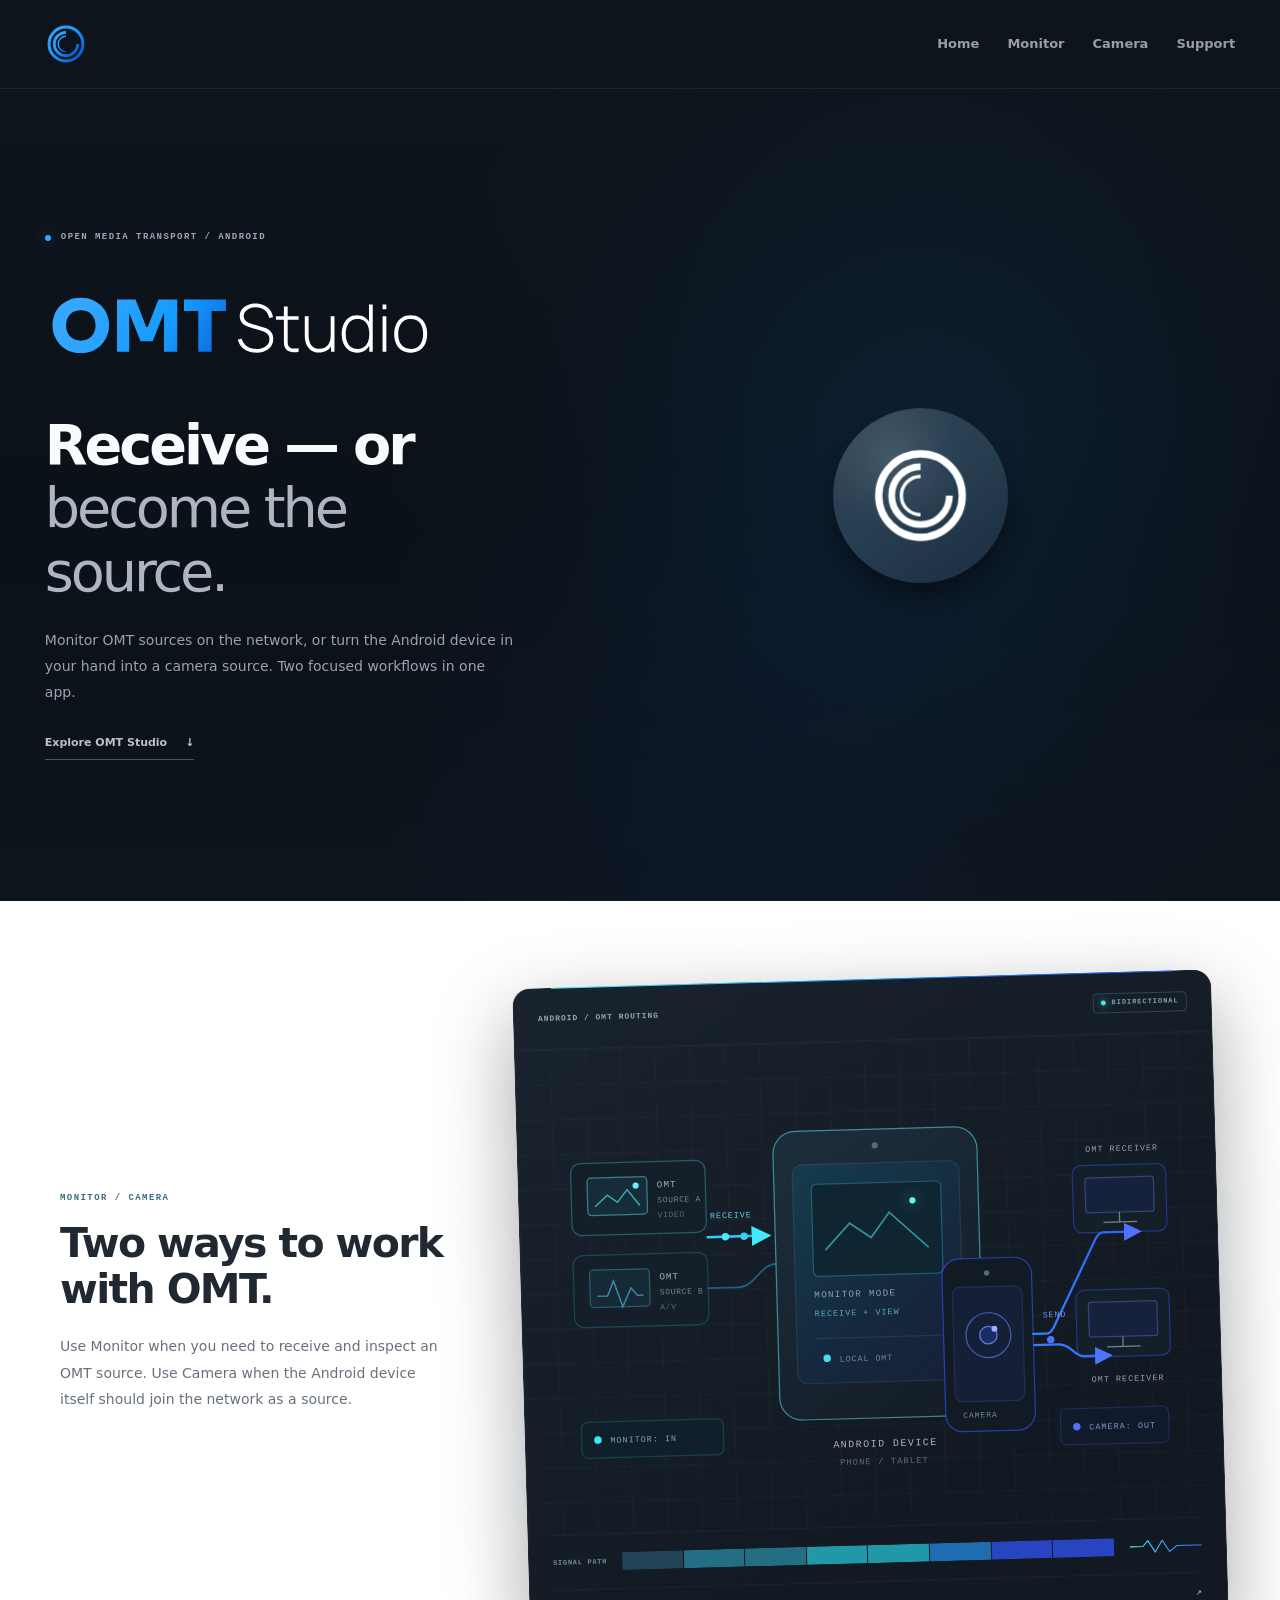
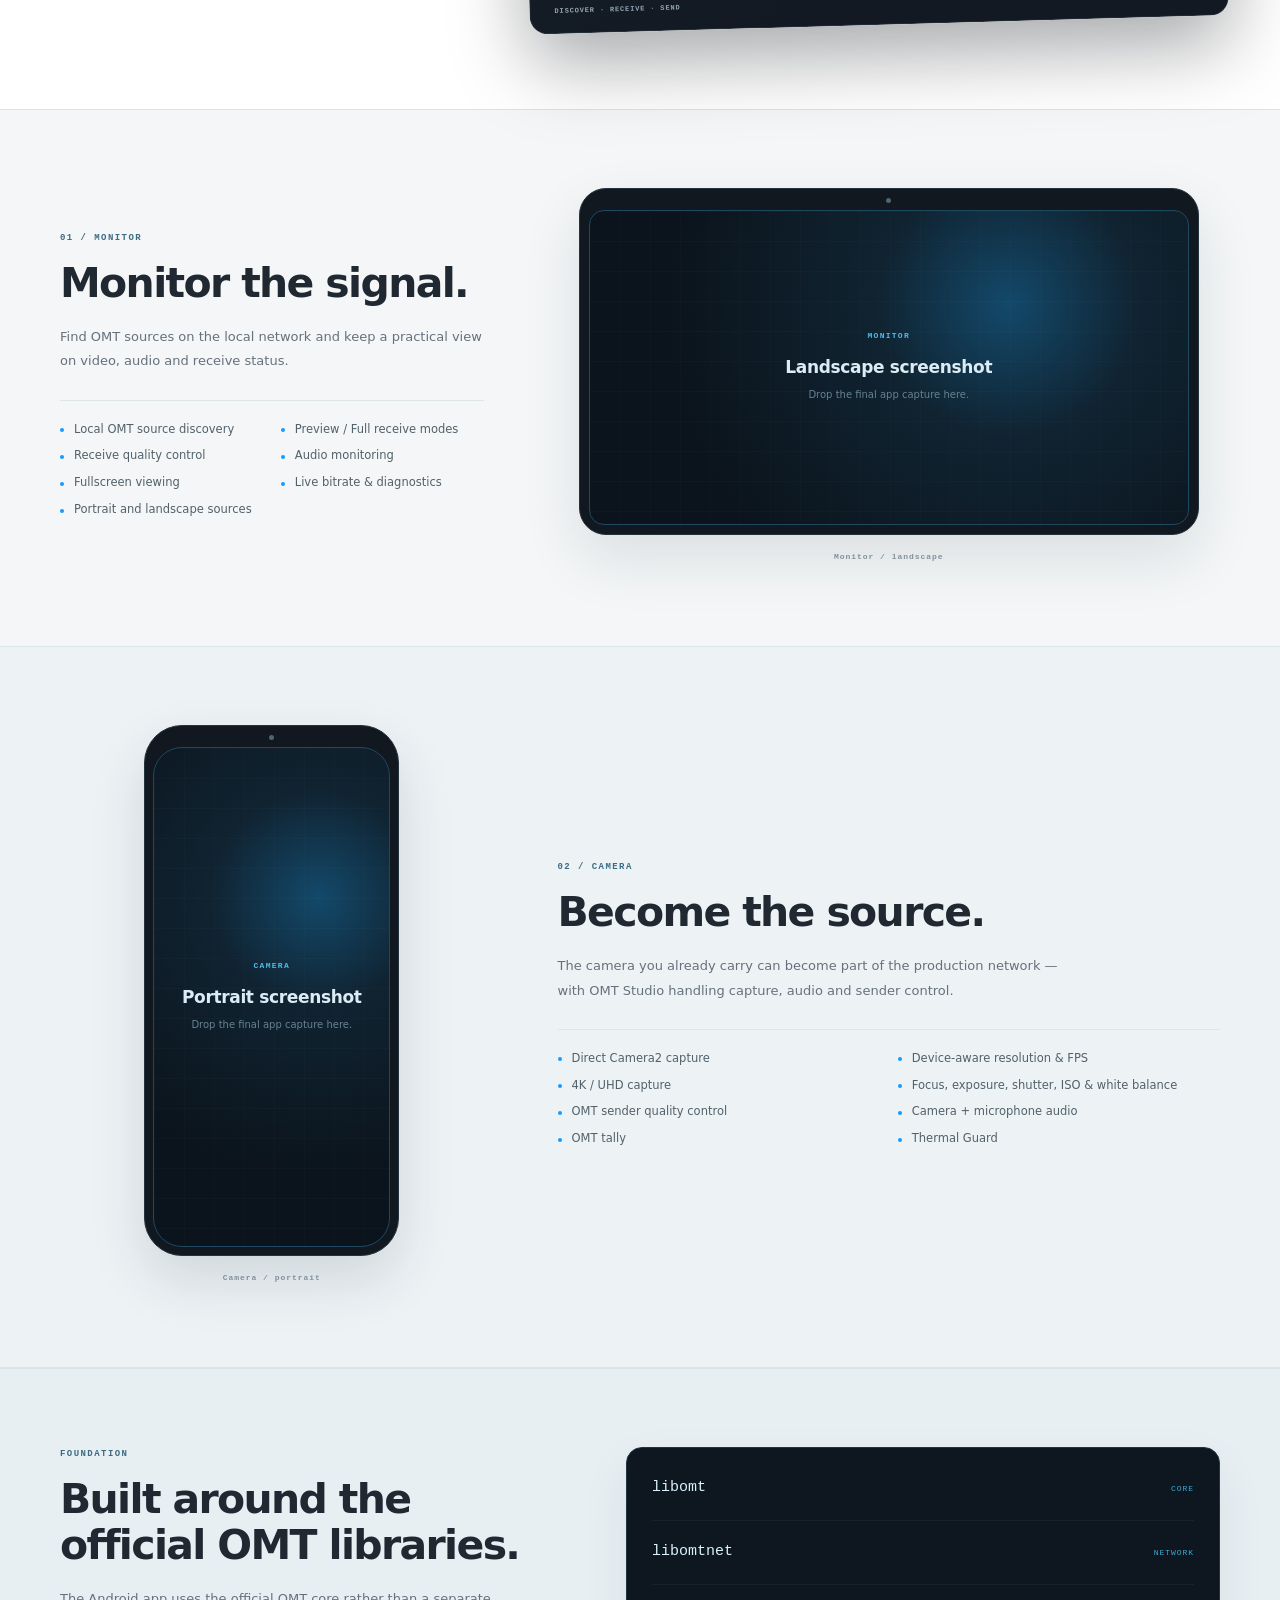
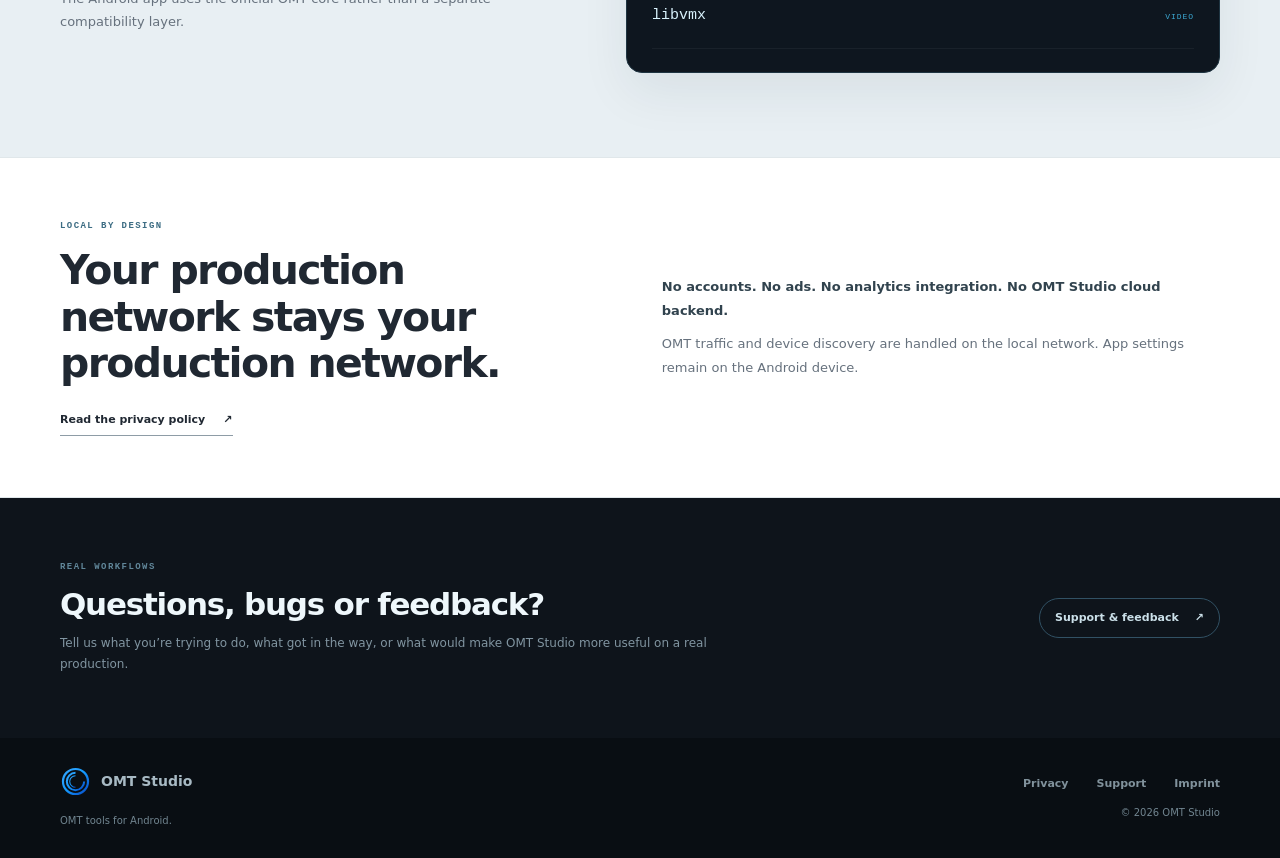
==== commit 3e919060: "chore: add OMT Studio favicon" ====
--- a/index.html
+++ b/index.html
@@ -6,7 +6,7 @@
 <meta content="width=device-width,initial-scale=1" name="viewport"/>
 <meta content="OMT monitoring and camera sending for Android." name="description"/>
 <meta content="#0e141b" name="theme-color"/>
-<title>OMT Studio — Receive or become the source</title>
+<title>OMT Studio — Receive or become the source</title><link href="assets/portal.svg" rel="icon" type="image/svg+xml"/>
 <link href="styles.css" rel="stylesheet"/></head>
 <body>
 <a class="skip-link" href="#main">Skip to content</a>
@@ -50,34 +50,238 @@
 <p>Use Monitor when you need to receive and inspect an OMT source. Use Camera when the Android device itself should join the network as a source.</p>
 </div>
 <div aria-label="Technical illustration showing an OMT source routed through a network to monitoring and receiver endpoints" class="technical-art live-repo-hero-art" role="img">
-<div class="art-heading"><span>ANDROID / OMT ROUTING</span><span class="art-live"><i></i> BIDIRECTIONAL</span></div>
-<svg aria-hidden="true" class="network-art" fill="none" viewBox="0 0 560 390">
+<div class="art-heading">
+<span>ANDROID / OMT ROUTING</span>
+<span class="art-live"><i></i> BIDIRECTIONAL</span>
+</div>
+<svg aria-hidden="true" class="network-art" fill="none" viewbox="0 0 560 390">
 <defs>
-<linearGradient gradientUnits="userSpaceOnUse" id="omtGradient" x1="54" x2="506" y1="154" y2="154"><stop stop-color="#4ff6ff"/><stop offset=".5" stop-color="#149cff"/><stop offset="1" stop-color="#3157ff"/></linearGradient>
-<linearGradient gradientUnits="userSpaceOnUse" id="sendGradient" x1="219" x2="505" y1="252" y2="252"><stop stop-color="#35dfff"/><stop offset="1" stop-color="#3157ff"/></linearGradient>
-<linearGradient gradientUnits="userSpaceOnUse" id="deviceFill" x1="208" x2="378" y1="82" y2="302"><stop stop-color="#1c2e3b"/><stop offset="1" stop-color="#131b25"/></linearGradient>
-<linearGradient gradientUnits="userSpaceOnUse" id="screenFill" x1="226" x2="358" y1="112" y2="258"><stop stop-color="#153a4c"/><stop offset=".6" stop-color="#15283d"/><stop offset="1" stop-color="#17203a"/></linearGradient>
-<pattern height="28" id="grid" patternUnits="userSpaceOnUse" width="28"><path d="M28 0H0V28" stroke="#ffffff" stroke-opacity=".035"/></pattern>
-<filter height="300%" id="glow" width="300%" x="-100%" y="-100%"><feGaussianBlur stdDeviation="5"/></filter>
-<marker id="arrowCyan" markerHeight="8" markerUnits="strokeWidth" markerWidth="8" orient="auto" refX="6" refY="4"><path d="M0 0L8 4L0 8Z" fill="#43eaff"/></marker>
-<marker id="arrowBlue" markerHeight="8" markerUnits="strokeWidth" markerWidth="8" orient="auto" refX="6" refY="4"><path d="M0 0L8 4L0 8Z" fill="#4d73ff"/></marker>
+<lineargradient gradientunits="userSpaceOnUse" id="omtGradient" x1="54" x2="506" y1="154" y2="154">
+<stop stop-color="#4ff6ff"></stop>
+<stop offset=".5" stop-color="#149cff"></stop>
+<stop offset="1" stop-color="#3157ff"></stop>
+</lineargradient>
+<lineargradient gradientunits="userSpaceOnUse" id="sendGradient" x1="219" x2="505" y1="252" y2="252">
+<stop stop-color="#35dfff"></stop>
+<stop offset="1" stop-color="#3157ff"></stop>
+</lineargradient>
+<lineargradient gradientunits="userSpaceOnUse" id="deviceFill" x1="208" x2="378" y1="82" y2="302">
+<stop stop-color="#1c2e3b"></stop>
+<stop offset="1" stop-color="#131b25"></stop>
+</lineargradient>
+<lineargradient gradientunits="userSpaceOnUse" id="screenFill" x1="226" x2="358" y1="112" y2="258">
+<stop stop-color="#153a4c"></stop>
+<stop offset=".6" stop-color="#15283d"></stop>
+<stop offset="1" stop-color="#17203a"></stop>
+</lineargradient>
+<pattern height="28" id="grid" patternunits="userSpaceOnUse" width="28">
+<path d="M28 0H0V28" stroke="#ffffff" stroke-opacity=".035"></path>
+</pattern>
+<filter height="300%" id="glow" width="300%" x="-100%" y="-100%">
+<fegaussianblur stddeviation="5"></fegaussianblur>
+</filter>
+<marker id="arrowCyan" markerheight="8" markerunits="strokeWidth" markerwidth="8" orient="auto" refx="6" refy="4">
+<path d="M0 0L8 4L0 8Z" fill="#43eaff"></path>
+</marker>
+<marker id="arrowBlue" markerheight="8" markerunits="strokeWidth" markerwidth="8" orient="auto" refx="6" refy="4">
+<path d="M0 0L8 4L0 8Z" fill="#4d73ff"></path>
+</marker>
 </defs>
-<rect fill="url(#grid)" height="390" width="560"/>
-<g><rect fill="#151f29" height="58" rx="8" stroke="#3bd8ef" stroke-opacity=".34" width="108" x="42" y="92"/><rect fill="#162d39" height="30" rx="3" stroke="#67eaf5" stroke-opacity=".45" width="48" x="55" y="104"/><path d="M61 127l10-9 8 6 8-10 10 13" stroke="#62e7f2" stroke-opacity=".65" stroke-width="1.2"/><circle cx="94" cy="111" fill="#67eff8" r="2.5"/><text fill="#9db0ba" font-family="monospace" font-size="7.5" letter-spacing=".8" x="111" y="113">OMT</text><text fill="#6e8793" font-family="monospace" font-size="6.5" letter-spacing=".5" x="111" y="125">SOURCE A</text><text fill="#4e6d7d" font-family="monospace" font-size="6.5" letter-spacing=".5" x="111" y="137">VIDEO</text><rect fill="#151f29" height="58" rx="8" stroke="#249bc9" stroke-opacity=".30" width="108" x="42" y="166"/><rect fill="#162936" height="30" rx="3" stroke="#4fc7e6" stroke-opacity=".35" width="48" x="55" y="178"/><path d="M61 199h8l5-12 7 21 7-15 5 6h5" stroke="#55cfe9" stroke-opacity=".58" stroke-width="1.2"/><text fill="#9db0ba" font-family="monospace" font-size="7.5" letter-spacing=".8" x="111" y="187">OMT</text><text fill="#6e8793" font-family="monospace" font-size="6.5" letter-spacing=".5" x="111" y="199">SOURCE B</text><text fill="#4e6d7d" font-family="monospace" font-size="6.5" letter-spacing=".5" x="111" y="211">A/V</text></g>
-<g><rect fill="url(#deviceFill)" height="232" rx="18" stroke="#63e9fa" stroke-opacity=".52" width="164" x="205" y="71"/><circle cx="287" cy="84" fill="#546b79" r="2.5"/><rect fill="url(#screenFill)" height="176" rx="8" stroke="#ffffff" stroke-opacity=".08" width="134" x="220" y="98"/><rect fill="#102532" height="74" rx="4" stroke="#43def1" stroke-opacity=".28" width="104" x="235" y="114"/><path d="M245 167l20-21 17 12 15-20 31 29" stroke="#51e7f3" stroke-opacity=".55" stroke-width="1.4"/><circle cx="316" cy="129" fill="#45e6f3" filter="url(#glow)" opacity=".18" r="5"/><circle cx="316" cy="129" fill="#69f3fb" r="2.5"/><text fill="#8ca1ad" font-family="monospace" font-size="7.5" letter-spacing="1" x="235" y="205">MONITOR MODE</text><text fill="#5aa9bf" font-family="monospace" font-size="6.8" letter-spacing=".8" x="235" y="220">RECEIVE + VIEW</text><path d="M235 238h104" stroke="#ffffff" stroke-opacity=".08"/><circle cx="244" cy="254" fill="#47dcf0" r="3"/><text fill="#6f8997" font-family="monospace" font-size="6.8" letter-spacing=".7" x="254" y="257">LOCAL OMT</text><rect fill="#121a24" height="139" rx="14" stroke="#3157ff" stroke-opacity=".6" width="72" x="338" y="177"/><circle cx="374" cy="189" fill="#526b7d" r="2.2"/><rect fill="#151f35" height="92" rx="6" stroke="#4b6df0" stroke-opacity=".22" width="56" x="346" y="200"/><circle cx="374" cy="239" r="18" stroke="#5c7cff" stroke-opacity=".65"/><circle cx="374" cy="239" fill="#3157ff" fill-opacity=".24" r="7" stroke="#7890ff" stroke-opacity=".8"/><circle cx="379" cy="234" fill="#9bafff" r="2.4"/><text fill="#73889b" font-family="monospace" font-size="6.5" letter-spacing=".7" x="352" y="305">CAMERA</text><text fill="#a3b7c2" font-family="monospace" font-size="8" letter-spacing="1.2" x="247" y="326">ANDROID DEVICE</text><text fill="#57717f" font-family="monospace" font-size="7" letter-spacing=".9" x="252" y="340">PHONE / TABLET</text></g>
-<path d="M150 154H198" marker-end="url(#arrowCyan)" stroke="url(#omtGradient)" stroke-width="2"/><path d="M150 195H174c14 0 18-18 31-18" stroke="#28baff" stroke-opacity=".42" stroke-width="1.4"/><circle cx="165" cy="154" fill="#49e9f5" r="3"/><circle cx="180" cy="154" fill="#39cfea" r="3"/><text fill="#66c9df" font-family="monospace" font-size="6.8" letter-spacing=".7" x="153" y="139">RECEIVE</text>
-<g><rect fill="#151f2a" height="54" rx="7" stroke="#3157ff" stroke-opacity=".44" width="75" x="445" y="105"/><rect fill="#16223b" height="28" rx="2" stroke="#6d85ff" stroke-opacity=".35" width="55" x="455" y="115"/><path d="M469 151h27" stroke="#728391"/><path d="M482 143v8" stroke="#728391"/><text fill="#8da2b0" font-family="monospace" font-size="6.8" letter-spacing=".8" x="456" y="94">OMT RECEIVER</text><rect fill="#151f2a" height="54" rx="7" stroke="#3157ff" stroke-opacity=".44" width="75" x="445" y="205"/><rect fill="#16223b" height="28" rx="2" stroke="#6d85ff" stroke-opacity=".35" width="55" x="455" y="215"/><path d="M469 251h27" stroke="#728391"/><path d="M482 243v8" stroke="#728391"/><text fill="#8da2b0" font-family="monospace" font-size="6.8" letter-spacing=".8" x="456" y="279">OMT RECEIVER</text></g>
-<path d="M410 239H421 Q424 239 426.5 234.5 L462.5 163.5 Q465 159 469 159 H496" marker-end="url(#arrowBlue)" stroke="url(#sendGradient)" stroke-linecap="round" stroke-width="1.8"/><path d="M410 248H430c10 0 13 10 20 10h20" marker-end="url(#arrowBlue)" stroke="url(#sendGradient)" stroke-width="1.8"/><circle cx="424" cy="244" fill="#4c73ff" r="3"/><text fill="#718bff" font-family="monospace" font-size="6.8" letter-spacing=".7" x="418" y="226">SEND</text><rect fill="#10202a" height="29" rx="5" stroke="#34d7eb" stroke-opacity=".18" width="114" x="45" y="300"/><circle cx="58" cy="314.5" fill="#43e5f0" r="3"/><text fill="#7ca4b4" font-family="monospace" font-size="6.8" letter-spacing=".8" x="68" y="317">MONITOR: IN</text><rect fill="#111a2a" height="29" rx="5" stroke="#4b69ff" stroke-opacity=".22" width="87" x="430" y="300"/><circle cx="443" cy="314.5" fill="#5272ff" r="3"/><text fill="#8392c8" font-family="monospace" font-size="6.8" letter-spacing=".8" x="453" y="317">CAMERA: OUT</text>
+<rect fill="url(#grid)" height="390" width="560"></rect>
+<g>
+<rect fill="#151f29" height="58" rx="8" stroke="#3bd8ef" stroke-opacity=".34" width="108" x="42" y="92"></rect>
+<rect fill="#162d39" height="30" rx="3" stroke="#67eaf5" stroke-opacity=".45" width="48" x="55" y="104"></rect>
+<path d="M61 127l10-9 8 6 8-10 10 13" stroke="#62e7f2" stroke-opacity=".65" stroke-width="1.2"></path>
+<circle cx="94" cy="111" fill="#67eff8" r="2.5"></circle>
+<text fill="#9db0ba" font-family="monospace" font-size="7.5" letter-spacing=".8" x="111" y="113">OMT</text>
+<text fill="#6e8793" font-family="monospace" font-size="6.5" letter-spacing=".5" x="111" y="125">SOURCE A</text>
+<text fill="#4e6d7d" font-family="monospace" font-size="6.5" letter-spacing=".5" x="111" y="137">VIDEO</text>
+<rect fill="#151f29" height="58" rx="8" stroke="#249bc9" stroke-opacity=".30" width="108" x="42" y="166"></rect>
+<rect fill="#162936" height="30" rx="3" stroke="#4fc7e6" stroke-opacity=".35" width="48" x="55" y="178"></rect>
+<path d="M61 199h8l5-12 7 21 7-15 5 6h5" stroke="#55cfe9" stroke-opacity=".58" stroke-width="1.2"></path>
+<text fill="#9db0ba" font-family="monospace" font-size="7.5" letter-spacing=".8" x="111" y="187">OMT</text>
+<text fill="#6e8793" font-family="monospace" font-size="6.5" letter-spacing=".5" x="111" y="199">SOURCE B</text>
+<text fill="#4e6d7d" font-family="monospace" font-size="6.5" letter-spacing=".5" x="111" y="211">A/V</text>
+</g>
+<g>
+<rect fill="url(#deviceFill)" height="232" rx="18" stroke="#63e9fa" stroke-opacity=".52" width="164" x="205" y="71"></rect>
+<circle cx="287" cy="84" fill="#546b79" r="2.5"></circle>
+<rect fill="url(#screenFill)" height="176" rx="8" stroke="#ffffff" stroke-opacity=".08" width="134" x="220" y="98"></rect>
+<rect fill="#102532" height="74" rx="4" stroke="#43def1" stroke-opacity=".28" width="104" x="235" y="114"></rect>
+<path d="M245 167l20-21 17 12 15-20 31 29" stroke="#51e7f3" stroke-opacity=".55" stroke-width="1.4"></path>
+<circle cx="316" cy="129" fill="#45e6f3" filter="url(#glow)" opacity=".18" r="5"></circle>
+<circle cx="316" cy="129" fill="#69f3fb" r="2.5"></circle>
+<text fill="#8ca1ad" font-family="monospace" font-size="7.5" letter-spacing="1" x="235" y="205">MONITOR MODE</text>
+<text fill="#5aa9bf" font-family="monospace" font-size="6.8" letter-spacing=".8" x="235" y="220">RECEIVE + VIEW</text>
+<path d="M235 238h104" stroke="#ffffff" stroke-opacity=".08"></path>
+<circle cx="244" cy="254" fill="#47dcf0" r="3"></circle>
+<text fill="#6f8997" font-family="monospace" font-size="6.8" letter-spacing=".7" x="254" y="257">LOCAL OMT</text>
+<rect fill="#121a24" height="139" rx="14" stroke="#3157ff" stroke-opacity=".6" width="72" x="338" y="177"></rect>
+<circle cx="374" cy="189" fill="#526b7d" r="2.2"></circle>
+<rect fill="#151f35" height="92" rx="6" stroke="#4b6df0" stroke-opacity=".22" width="56" x="346" y="200"></rect>
+<circle cx="374" cy="239" r="18" stroke="#5c7cff" stroke-opacity=".65"></circle>
+<circle cx="374" cy="239" fill="#3157ff" fill-opacity=".24" r="7" stroke="#7890ff" stroke-opacity=".8"></circle>
+<circle cx="379" cy="234" fill="#9bafff" r="2.4"></circle>
+<text fill="#73889b" font-family="monospace" font-size="6.5" letter-spacing=".7" x="352" y="305">CAMERA</text>
+<text fill="#a3b7c2" font-family="monospace" font-size="8" letter-spacing="1.2" x="247" y="326">ANDROID DEVICE</text>
+<text fill="#57717f" font-family="monospace" font-size="7" letter-spacing=".9" x="252" y="340">PHONE / TABLET</text>
+</g>
+<path d="M150 154H198" marker-end="url(#arrowCyan)" stroke="url(#omtGradient)" stroke-width="2"></path>
+<path d="M150 195H174c14 0 18-18 31-18" stroke="#28baff" stroke-opacity=".42" stroke-width="1.4"></path>
+<circle cx="165" cy="154" fill="#49e9f5" r="3"></circle>
+<circle cx="180" cy="154" fill="#39cfea" r="3"></circle>
+<text fill="#66c9df" font-family="monospace" font-size="6.8" letter-spacing=".7" x="153" y="139">RECEIVE</text>
+<g>
+<rect fill="#151f2a" height="54" rx="7" stroke="#3157ff" stroke-opacity=".44" width="75" x="445" y="105"></rect>
+<rect fill="#16223b" height="28" rx="2" stroke="#6d85ff" stroke-opacity=".35" width="55" x="455" y="115"></rect>
+<path d="M469 151h27" stroke="#728391"></path>
+<path d="M482 143v8" stroke="#728391"></path>
+<text fill="#8da2b0" font-family="monospace" font-size="6.8" letter-spacing=".8" x="456" y="94">OMT RECEIVER</text>
+<rect fill="#151f2a" height="54" rx="7" stroke="#3157ff" stroke-opacity=".44" width="75" x="445" y="205"></rect>
+<rect fill="#16223b" height="28" rx="2" stroke="#6d85ff" stroke-opacity=".35" width="55" x="455" y="215"></rect>
+<path d="M469 251h27" stroke="#728391"></path>
+<path d="M482 243v8" stroke="#728391"></path>
+<text fill="#8da2b0" font-family="monospace" font-size="6.8" letter-spacing=".8" x="456" y="279">OMT RECEIVER</text>
+</g>
+<path d="M410 239H421 Q424 239 426.5 234.5 L462.5 163.5 Q465 159 469 159 H496" marker-end="url(#arrowBlue)" stroke="url(#sendGradient)" stroke-linecap="round" stroke-width="1.8"></path>
+<path d="M410 248H430c10 0 13 10 20 10h20" marker-end="url(#arrowBlue)" stroke="url(#sendGradient)" stroke-width="1.8"></path>
+<circle cx="424" cy="244" fill="#4c73ff" r="3"></circle>
+<text fill="#718bff" font-family="monospace" font-size="6.8" letter-spacing=".7" x="418" y="226">SEND</text>
+<rect fill="#10202a" height="29" rx="5" stroke="#34d7eb" stroke-opacity=".18" width="114" x="45" y="300"></rect>
+<circle cx="58" cy="314.5" fill="#43e5f0" r="3"></circle>
+<text fill="#7ca4b4" font-family="monospace" font-size="6.8" letter-spacing=".8" x="68" y="317">MONITOR: IN</text>
+<rect fill="#111a2a" height="29" rx="5" stroke="#4b69ff" stroke-opacity=".22" width="87" x="430" y="300"></rect>
+<circle cx="443" cy="314.5" fill="#5272ff" r="3"></circle>
+<text fill="#8392c8" font-family="monospace" font-size="6.8" letter-spacing=".8" x="453" y="317">CAMERA: OUT</text>
 </svg>
-<div class="signal-strip"><span>SIGNAL PATH</span><div class="signal-bars"><i></i><i></i><i></i><i></i><i></i><i></i><i></i><i></i></div><svg aria-hidden="true" fill="none" viewBox="0 0 100 24"><path d="M0 12h18l7-8 10 16 10-16 10 16 10-8h35" stroke="url(#lineGradient)" stroke-width="1.5"/><defs><linearGradient id="lineGradient"><stop stop-color="#4ff6ff"/><stop offset="1" stop-color="#3157ff"/></linearGradient></defs></svg></div>
-<div class="art-caption"><span>DISCOVER · RECEIVE · SEND</span><span>↗</span></div>
-</div></div></section>
-<section class="product-section monitor-section section" id="monitor"><div class="container product-grid"><div class="product-copy"><p class="eyebrow">01 / MONITOR</p><h2>Monitor the signal.</h2><p class="product-lead">Find OMT sources on the local network and keep a practical view on video, audio and receive status.</p><ul class="product-features"><li>Local OMT source discovery</li><li>Preview / Full receive modes</li><li>Receive quality control</li><li>Audio monitoring</li><li>Fullscreen viewing</li><li>Live bitrate &amp; diagnostics</li><li>Portrait and landscape sources</li></ul></div><figure class="screen-slot monitor-shot"><div class="landscape-device"><div class="screen-placeholder"><span class="placeholder-kicker">MONITOR</span><strong>Landscape screenshot</strong><small>Drop the final app capture here.</small></div></div><figcaption>Monitor / landscape</figcaption></figure></div></section>
-<section class="product-section camera-section section" id="camera"><div class="container product-grid product-grid-reverse"><div class="product-copy"><p class="eyebrow">02 / CAMERA</p><h2>Become the source.</h2><p class="product-lead">The camera you already carry can become part of the production network — with OMT Studio handling capture, audio and sender control.</p><ul class="product-features"><li>Direct Camera2 capture</li><li>Device-aware resolution &amp; FPS</li><li>4K / UHD capture</li><li>Focus, exposure, shutter, ISO &amp; white balance</li><li>OMT sender quality control</li><li>Camera + microphone audio</li><li>OMT tally</li><li>Thermal Guard</li></ul></div><figure class="screen-slot camera-shot"><div class="portrait-device"><div class="screen-placeholder"><span class="placeholder-kicker">CAMERA</span><strong>Portrait screenshot</strong><small>Drop the final app capture here.</small></div></div><figcaption>Camera / portrait</figcaption></figure></div></section>
-<section class="foundation-section section" id="foundation"><div class="container foundation-grid"><div><p class="eyebrow">FOUNDATION</p><h2>Built around the official OMT libraries.</h2><p class="foundation-intro">The Android app uses the official OMT core rather than a separate compatibility layer.</p></div><div class="library-panel"><div class="library-row"><span>libomt</span><span>CORE</span></div><div class="library-row"><span>libomtnet</span><span>NETWORK</span></div><div class="library-row"><span>libvmx</span><span>VIDEO</span></div></div></div></section>
-<section class="privacy-section"><div class="container privacy-grid"><div><p class="eyebrow">LOCAL BY DESIGN</p><h2>Your production network stays your production network.</h2><a class="text-link" href="privacy.html">Read the privacy policy <span aria-hidden="true">↗</span></a></div><div class="privacy-copy"><p class="privacy-lead">No accounts. No ads. No analytics integration. No OMT Studio cloud backend.</p><p>OMT traffic and device discovery are handled on the local network. App settings remain on the Android device.</p></div></div></section>
-<section class="support-banner"><div class="container support-banner-inner"><div><p class="eyebrow">REAL WORKFLOWS</p><h2>Questions, bugs or feedback?</h2><p>Tell us what you’re trying to do, what got in the way, or what would make OMT Studio more useful on a real production.</p></div><a class="outline-link" href="support.html">Support &amp; feedback <span aria-hidden="true">↗</span></a></div></section>
+<div class="signal-strip">
+<span>SIGNAL PATH</span>
+<div class="signal-bars"><i></i><i></i><i></i><i></i><i></i><i></i><i></i><i></i></div>
+<svg aria-hidden="true" fill="none" viewbox="0 0 100 24">
+<path d="M0 12h18l7-8 10 16 10-16 10 16 10-8h35" stroke="url(#lineGradient)" stroke-width="1.5"></path>
+<defs><lineargradient id="lineGradient"><stop stop-color="#4ff6ff"></stop><stop offset="1" stop-color="#3157ff"></stop></lineargradient></defs>
+</svg>
+</div>
+<div class="art-caption">
+<span>DISCOVER · RECEIVE · SEND</span>
+<span>↗</span>
+</div>
+</div>
+</div>
+</section>
+<section class="product-section monitor-section section" id="monitor">
+<div class="container product-grid">
+<div class="product-copy">
+<p class="eyebrow">01 / MONITOR</p>
+<h2>Monitor the signal.</h2>
+<p class="product-lead">Find OMT sources on the local network and keep a practical view on video, audio and receive status.</p>
+<ul class="product-features">
+<li>Local OMT source discovery</li>
+<li>Preview / Full receive modes</li>
+<li>Receive quality control</li>
+<li>Audio monitoring</li>
+<li>Fullscreen viewing</li>
+<li>Live bitrate &amp; diagnostics</li>
+<li>Portrait and landscape sources</li>
+</ul>
+</div>
+<figure class="screen-slot monitor-shot">
+<div class="landscape-device">
+<div class="screen-placeholder">
+<span class="placeholder-kicker">MONITOR</span>
+<strong>Landscape screenshot</strong>
+<small>Drop the final app capture here.</small>
+</div>
+</div>
+<figcaption>Monitor / landscape</figcaption>
+</figure>
+</div>
+</section>
+<section class="product-section camera-section section" id="camera">
+<div class="container product-grid product-grid-reverse">
+<div class="product-copy">
+<p class="eyebrow">02 / CAMERA</p>
+<h2>Become the source.</h2>
+<p class="product-lead">The camera you already carry can become part of the production network — with OMT Studio handling capture, audio and sender control.</p>
+<ul class="product-features">
+<li>Direct Camera2 capture</li>
+<li>Device-aware resolution &amp; FPS</li>
+<li>4K / UHD capture</li>
+<li>Focus, exposure, shutter, ISO &amp; white balance</li>
+<li>OMT sender quality control</li>
+<li>Camera + microphone audio</li>
+<li>OMT tally</li>
+<li>Thermal Guard</li>
+</ul>
+</div>
+<figure class="screen-slot camera-shot">
+<div class="portrait-device">
+<div class="screen-placeholder">
+<span class="placeholder-kicker">CAMERA</span>
+<strong>Portrait screenshot</strong>
+<small>Drop the final app capture here.</small>
+</div>
+</div>
+<figcaption>Camera / portrait</figcaption>
+</figure>
+</div>
+</section>
+<section class="foundation-section section" id="foundation">
+<div class="container foundation-grid">
+<div>
+<p class="eyebrow">FOUNDATION</p>
+<h2>Built around the official OMT libraries.</h2>
+<p class="foundation-intro">The Android app uses the official OMT core rather than a separate compatibility layer.</p>
+</div>
+<div class="library-panel">
+<div class="library-row"><span>libomt</span><span>CORE</span></div>
+<div class="library-row"><span>libomtnet</span><span>NETWORK</span></div>
+<div class="library-row"><span>libvmx</span><span>VIDEO</span></div>
+</div>
+</div>
+</section>
+<section class="privacy-section">
+<div class="container privacy-grid">
+<div>
+<p class="eyebrow">LOCAL BY DESIGN</p>
+<h2>Your production network stays your production network.</h2>
+<a class="text-link" href="privacy.html">Read the privacy policy <span aria-hidden="true">↗</span></a>
+</div>
+<div class="privacy-copy">
+<p class="privacy-lead">No accounts. No ads. No analytics integration. No OMT Studio cloud backend.</p>
+<p>OMT traffic and device discovery are handled on the local network. App settings remain on the Android device.</p>
+</div>
+</div>
+</section>
+<section class="support-banner">
+<div class="container support-banner-inner">
+<div>
+<p class="eyebrow">REAL WORKFLOWS</p>
+<h2>Questions, bugs or feedback?</h2>
+<p>Tell us what you’re trying to do, what got in the way, or what would make OMT Studio more useful on a real production.</p>
+</div>
+<a class="outline-link" href="support.html">Support &amp; feedback <span aria-hidden="true">↗</span></a>
+</div>
+</section>
 </main>
-<footer class="site-footer"><div class="container footer-inner"><div class="footer-brand-block"><a aria-label="OMT Studio home" class="brand footer-brand" href="index.html"><img alt="" class="footer-mark" height="34" src="assets/portal.svg" width="34"/><span>OMT Studio</span></a><p>OMT tools for Android.</p></div><div class="footer-right"><nav aria-label="Footer navigation"><a href="privacy.html">Privacy</a><a href="support.html">Support</a><a href="imprint.html">Imprint</a></nav><p>© 2026 OMT Studio</p></div></div></footer>
+<footer class="site-footer">
+<div class="container footer-inner">
+<div class="footer-brand-block">
+<a aria-label="OMT Studio home" class="brand footer-brand" href="index.html">
+<img alt="" class="footer-mark" height="34" src="assets/portal.svg" width="34"/>
+<span>OMT Studio</span>
+</a>
+<p>OMT tools for Android.</p>
+</div>
+<div class="footer-right">
+<nav aria-label="Footer navigation">
+<a href="privacy.html">Privacy</a>
+<a href="support.html">Support</a>
+<a href="imprint.html">Imprint</a>
+</nav>
+<p>© 2026 OMT Studio</p>
+</div>
+</div>
+</footer>
 <script src="site.js"></script></body>
 </html>
